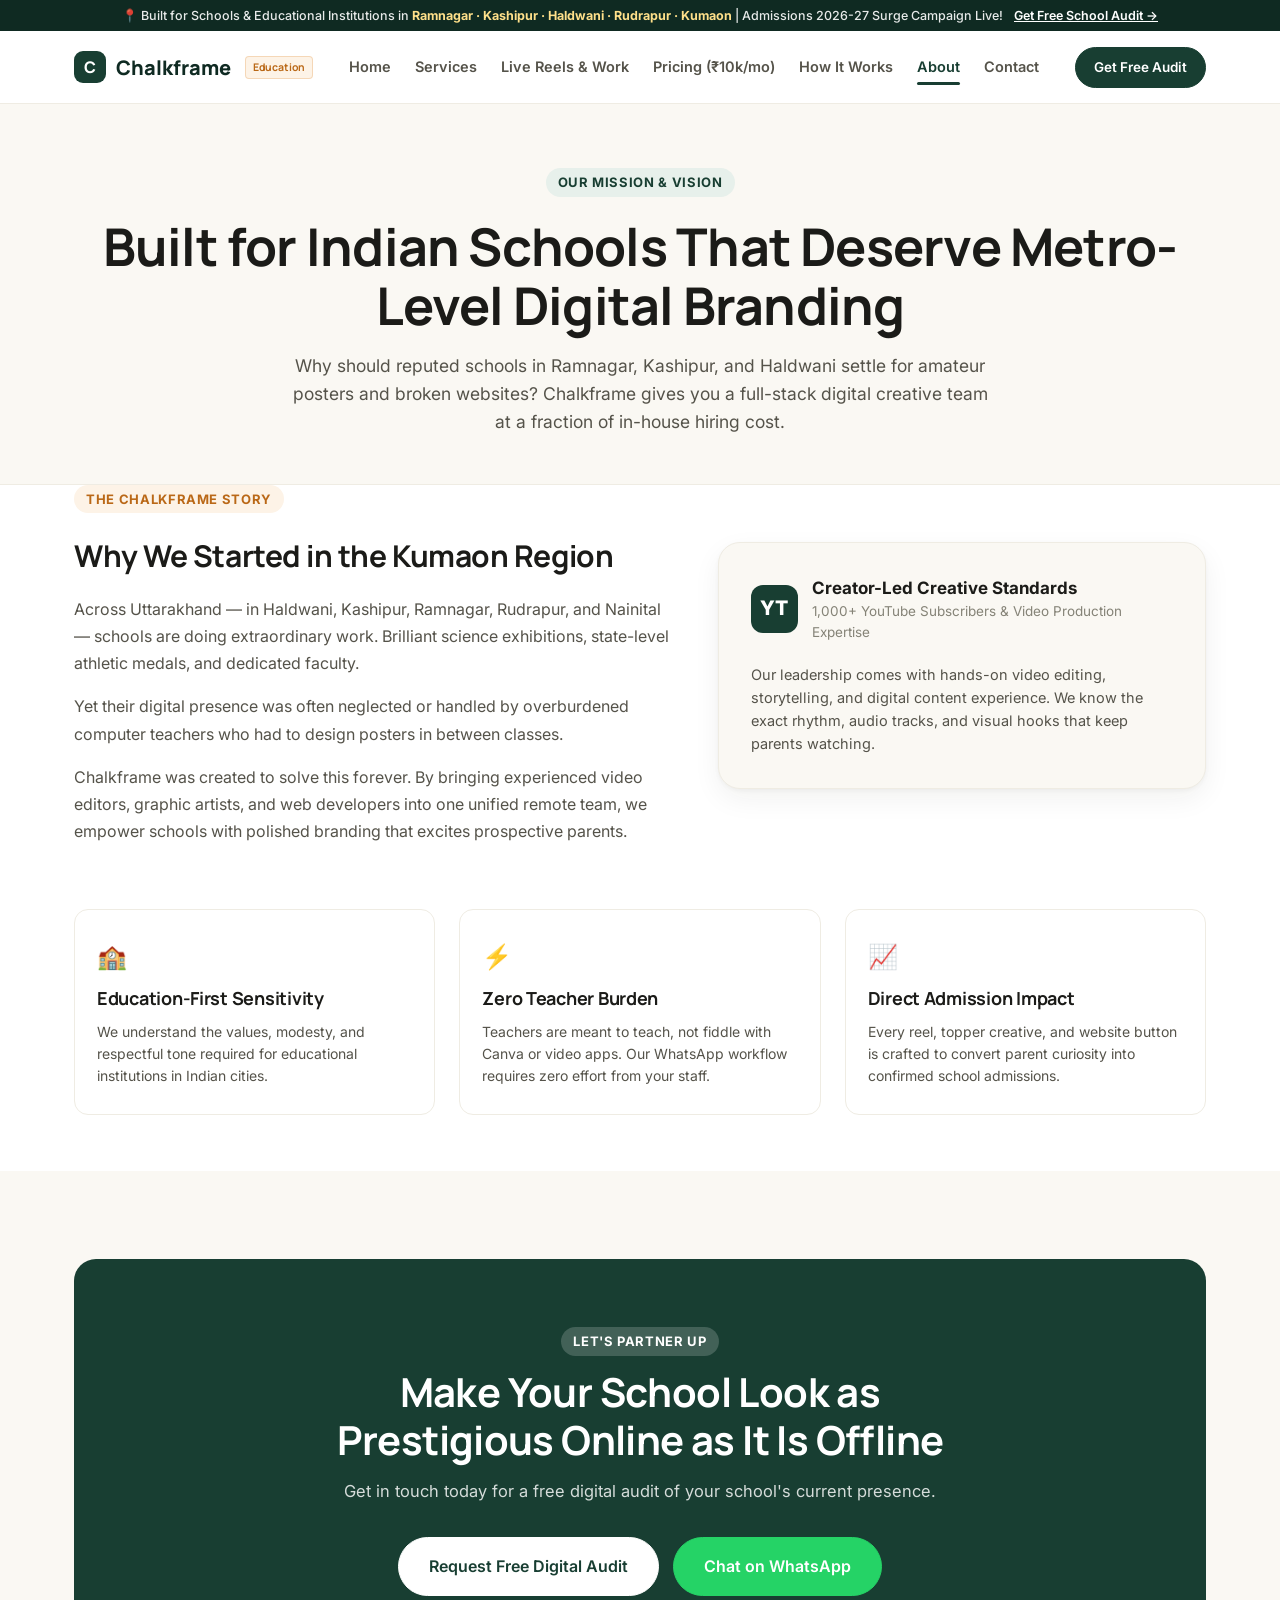
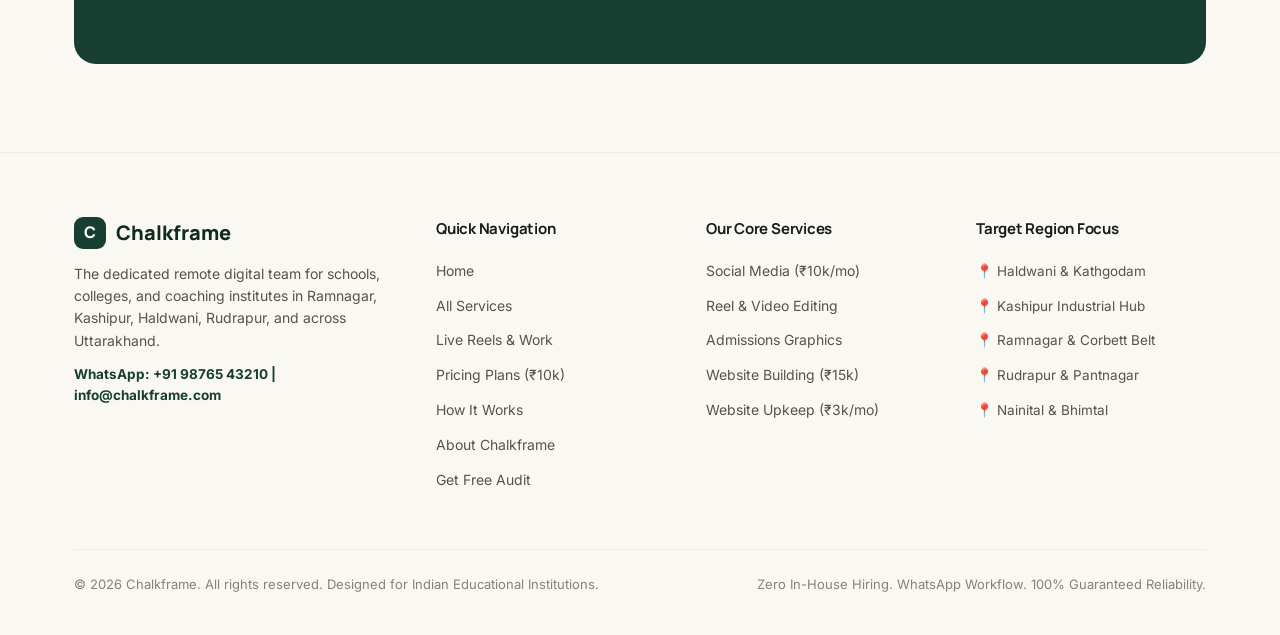
==== about.html @ 9a779501 "feat: complete multi-page website with real school reels, graphics, and pricing" ====
<!DOCTYPE html>
<html lang="en">
<head>
<meta charset="UTF-8">
<meta name="viewport" content="width=device-width, initial-scale=1.0">
<title>About Chalkframe — Remote Digital Agency for Indian Schools</title>
<meta name="description" content="Learn about Chalkframe's mission to provide world-class social media, reel editing, and website support to schools in Ramnagar, Kashipur, and Haldwani.">
<link rel="preconnect" href="https://fonts.googleapis.com">
<link rel="preconnect" href="https://fonts.gstatic.com" crossorigin>
<link href="https://fonts.googleapis.com/css2?family=Manrope:wght@500;600;700;800&family=Inter:wght@400;500;600;700&display=swap" rel="stylesheet">
<link rel="stylesheet" href="css/style.css">
</head>
<body>
<div class="top-bar">
  <span>📍 Built for Schools & Educational Institutions in <strong>Ramnagar · Kashipur · Haldwani · Rudrapur · Kumaon</strong> | Admissions 2026-27 Surge Campaign Live! <a href="contact.html">Get Free School Audit →</a></span>
</div>
<header>
  <nav class="wrap">
    <a href="index.html" class="brand">
      <span class="brand-mark">C</span>Chalkframe<span class="brand-tag">Education</span>
    </a>
    <div class="nav-links">
      <a href="index.html" class="">Home</a>
      <a href="services.html" class="">Services</a>
      <a href="portfolio.html" class="">Live Reels &amp; Work</a>
      <a href="pricing.html" class="">Pricing (₹10k/mo)</a>
      <a href="how-it-works.html" class="">How It Works</a>
      <a href="about.html" class="active">About</a>
      <a href="contact.html" class="">Contact</a>
    </div>
    <div class="nav-right">
      <a href="contact.html" class="btn btn-primary btn-sm">Get Free Audit</a>
      <button class="menu-btn" id="menuBtn" aria-label="Open menu"><span></span></button>
    </div>
  </nav>
  <div class="mobile-menu" id="mobileMenu">
    <a href="index.html" class="">Home</a>
    <a href="services.html" class="">Services</a>
    <a href="portfolio.html" class="">Live Reels &amp; Work</a>
    <a href="pricing.html" class="">Pricing (₹10k/mo)</a>
    <a href="how-it-works.html" class="">How It Works</a>
    <a href="about.html" class="active">About</a>
    <a href="contact.html" class="">Contact</a>
    <a href="contact.html" class="btn btn-primary">Get Free Audit</a>
  </div>
</header>
<div class="page-hero">
  <div class="wrap">
    <span class="eyebrow">Our Mission &amp; Vision</span>
    <h1>Built for Indian Schools That Deserve Metro-Level Digital Branding</h1>
    <p class="lead">Why should reputed schools in Ramnagar, Kashipur, and Haldwani settle for amateur posters and broken websites? Chalkframe gives you a full-stack digital creative team at a fraction of in-house hiring cost.</p>
  </div>
</div>

<main>
  <div class="wrap">
    <div style="display: grid; grid-template-columns: 1.1fr 0.9fr; gap: 48px; align-items: center; margin-bottom: 64px;">
      <div>
        <span class="eyebrow eyebrow-amber">The Chalkframe Story</span>
        <h2 style="font-size: 30px; margin: 8px 0 16px;">Why We Started in the Kumaon Region</h2>
        <p style="font-size: 16px; color: var(--ink-soft); line-height: 1.7; margin-bottom: 16px;">
          Across Uttarakhand — in Haldwani, Kashipur, Ramnagar, Rudrapur, and Nainital — schools are doing extraordinary work. Brilliant science exhibitions, state-level athletic medals, and dedicated faculty.
        </p>
        <p style="font-size: 16px; color: var(--ink-soft); line-height: 1.7; margin-bottom: 16px;">
          Yet their digital presence was often neglected or handled by overburdened computer teachers who had to design posters in between classes.
        </p>
        <p style="font-size: 16px; color: var(--ink-soft); line-height: 1.7;">
          Chalkframe was created to solve this forever. By bringing experienced video editors, graphic artists, and web developers into one unified remote team, we empower schools with polished branding that excites prospective parents.
        </p>
      </div>

      <div style="background: var(--paper-warm); border: 1px solid var(--border-soft); border-radius: var(--radius-l); padding: 32px; box-shadow: var(--shadow-card);">
        <div style="display: flex; align-items: center; gap: 14px; margin-bottom: 20px;">
          <div style="width: 48px; height: 48px; border-radius: 12px; background: var(--pine); color: #fff; display: flex; align-items: center; justify-content: center; font-size: 20px; font-weight: 800;">YT</div>
          <div>
            <div style="font-weight: 700; font-size: 17px;">Creator-Led Creative Standards</div>
            <div style="font-size: 13.5px; color: var(--ink-faint);">1,000+ YouTube Subscribers &amp; Video Production Expertise</div>
          </div>
        </div>
        <p style="font-size: 14.5px; color: var(--ink-soft); line-height: 1.6;">
          Our leadership comes with hands-on video editing, storytelling, and digital content experience. We know the exact rhythm, audio tracks, and visual hooks that keep parents watching.
        </p>
      </div>
    </div>

    <!-- 4 Pillar Principles -->
    <div style="display: grid; grid-template-columns: repeat(3, 1fr); gap: 24px; margin-bottom: 56px;">
      <div style="background: #fff; border: 1px solid var(--border-soft); border-radius: var(--radius-m); padding: 28px 22px;" class="reveal">
        <div style="font-size: 24px; margin-bottom: 10px;">🏫</div>
        <h4 style="font-size: 18px; margin-bottom: 8px;">Education-First Sensitivity</h4>
        <p style="font-size: 14px; color: var(--ink-soft); line-height: 1.55;">We understand the values, modesty, and respectful tone required for educational institutions in Indian cities.</p>
      </div>

      <div style="background: #fff; border: 1px solid var(--border-soft); border-radius: var(--radius-m); padding: 28px 22px;" class="reveal">
        <div style="font-size: 24px; margin-bottom: 10px;">⚡</div>
        <h4 style="font-size: 18px; margin-bottom: 8px;">Zero Teacher Burden</h4>
        <p style="font-size: 14px; color: var(--ink-soft); line-height: 1.55;">Teachers are meant to teach, not fiddle with Canva or video apps. Our WhatsApp workflow requires zero effort from your staff.</p>
      </div>

      <div style="background: #fff; border: 1px solid var(--border-soft); border-radius: var(--radius-m); padding: 28px 22px;" class="reveal">
        <div style="font-size: 24px; margin-bottom: 10px;">📈</div>
        <h4 style="font-size: 18px; margin-bottom: 8px;">Direct Admission Impact</h4>
        <p style="font-size: 14px; color: var(--ink-soft); line-height: 1.55;">Every reel, topper creative, and website button is crafted to convert parent curiosity into confirmed school admissions.</p>
      </div>
    </div>
  </div>

  <!-- AUDIT CTA BANNER -->
  <section class="bg-warm">
    <div class="wrap">
      <div class="cta-banner reveal">
        <span class="eyebrow eyebrow-white">Let's Partner Up</span>
        <h2>Make Your School Look as Prestigious Online as It Is Offline</h2>
        <p class="section-sub">Get in touch today for a free digital audit of your school's current presence.</p>
        <div class="cta-actions">
          <a href="contact.html" class="btn btn-white btn-lg">Request Free Digital Audit</a>
          <a href="https://wa.me/919876543210?text=Hello%20Chalkframe,%20we%20want%20to%20know%20more." class="btn btn-whatsapp btn-lg" target="_blank" rel="noopener">Chat on WhatsApp</a>
        </div>
      </div>
    </div>
  </section>
</main>

<footer>
  <div class="wrap">
    <div class="footer-grid">
      <div class="footer-col">
        <a href="index.html" class="brand" style="margin-bottom: 14px;">
          <span class="brand-mark">C</span>Chalkframe
        </a>
        <p style="font-size: 14px; color: var(--ink-soft); line-height: 1.6; margin-top: 10px;">
          The dedicated remote digital team for schools, colleges, and coaching institutes in Ramnagar, Kashipur, Haldwani, Rudrapur, and across Uttarakhand.
        </p>
        <p style="font-size: 13.5px; font-weight: 700; color: var(--pine); margin-top: 12px;">
          WhatsApp: +91 98765 43210 | info@chalkframe.com
        </p>
      </div>

      <div class="footer-col">
        <h4>Quick Navigation</h4>
        <ul class="footer-links-list">
          <li><a href="index.html">Home</a></li>
          <li><a href="services.html">All Services</a></li>
          <li><a href="portfolio.html">Live Reels &amp; Work</a></li>
          <li><a href="pricing.html">Pricing Plans (₹10k)</a></li>
          <li><a href="how-it-works.html">How It Works</a></li>
          <li><a href="about.html">About Chalkframe</a></li>
          <li><a href="contact.html">Get Free Audit</a></li>
        </ul>
      </div>

      <div class="footer-col">
        <h4>Our Core Services</h4>
        <ul class="footer-links-list">
          <li><a href="services.html#social">Social Media (₹10k/mo)</a></li>
          <li><a href="services.html#reels">Reel &amp; Video Editing</a></li>
          <li><a href="services.html#graphics">Admissions Graphics</a></li>
          <li><a href="services.html#website">Website Building (₹15k)</a></li>
          <li><a href="services.html#maintenance">Website Upkeep (₹3k/mo)</a></li>
        </ul>
      </div>

      <div class="footer-col">
        <h4>Target Region Focus</h4>
        <ul class="footer-links-list">
          <li><span style="font-size: 13.5px; color: var(--ink-soft);">📍 Haldwani &amp; Kathgodam</span></li>
          <li><span style="font-size: 13.5px; color: var(--ink-soft);">📍 Kashipur Industrial Hub</span></li>
          <li><span style="font-size: 13.5px; color: var(--ink-soft);">📍 Ramnagar &amp; Corbett Belt</span></li>
          <li><span style="font-size: 13.5px; color: var(--ink-soft);">📍 Rudrapur &amp; Pantnagar</span></li>
          <li><span style="font-size: 13.5px; color: var(--ink-soft);">📍 Nainital &amp; Bhimtal</span></li>
        </ul>
      </div>
    </div>

    <div class="footer-bottom">
      <div>© 2026 Chalkframe. All rights reserved. Designed for Indian Educational Institutions.</div>
      <div>Zero In-House Hiring. WhatsApp Workflow. 100% Guaranteed Reliability.</div>
    </div>
  </div>
</footer>

<div class="sticky-wa-bar">
  <a href="https://wa.me/919876543210?text=Hello%20Chalkframe,%20we%20want%20to%20know%20about%20your%20school%20social%20media%20and%20website%20services." class="btn btn-whatsapp btn-sm" target="_blank" rel="noopener">
    💬 WhatsApp Enquiry
  </a>
  <a href="contact.html" class="btn btn-primary btn-sm">
    ⚡ Free School Audit
  </a>
</div>

<script src="js/main.js"></script>
</body>
</html>
---- css/style.css ----
﻿:root {
  --ink: #1B1B18;
  --ink-soft: #55534A;
  --ink-faint: #858377;
  --paper: #FFFFFF;
  --paper-warm: #FAF8F3;
  --paper-deep: #F3EFE6;
  --border: #E4E0D5;
  --border-soft: #EFECE3;
  --pine: #183E32;
  --pine-dark: #0F2A22;
  --pine-light: #265949;
  --pine-tint: #E7F0EB;
  --marigold: #D9822B;
  --marigold-dark: #BA6817;
  --marigold-tint: #FDF3E7;
  --accent-red: #E04D38;
  --radius-s: 8px;
  --radius-m: 14px;
  --radius-l: 22px;
  --shadow-card: 0 2px 4px rgba(27, 27, 24, 0.04), 0 10px 28px rgba(27, 27, 24, 0.06);
  --shadow-hover: 0 16px 36px rgba(24, 62, 50, 0.12);
  --shadow-panel: 0 24px 64px rgba(15, 42, 34, 0.14);
  --max: 1180px;
}

* { box-sizing: border-box; }
html { scroll-behavior: smooth; }
body {
  margin: 0;
  font-family: 'Inter', -apple-system, BlinkMacSystemFont, 'Segoe UI', Roboto, sans-serif;
  color: var(--ink);
  background: var(--paper);
  -webkit-font-smoothing: antialiased;
  line-height: 1.55;
}

h1, h2, h3, h4, h5 {
  font-family: 'Manrope', sans-serif;
  font-weight: 700;
  margin: 0;
  letter-spacing: -0.015em;
  color: var(--ink);
}

p { margin: 0; }
a { color: inherit; text-decoration: none; }
img, svg, video { display: block; max-width: 100%; }
button { font-family: inherit; cursor: pointer; }
ul { margin: 0; padding: 0; list-style: none; }

.wrap {
  max-width: var(--max);
  margin: 0 auto;
  padding: 0 24px;
}

section { padding: 88px 0; }
@media (max-width: 768px) { section { padding: 56px 0; } }

.bg-warm { background: var(--paper-warm); }
.bg-deep { background: var(--paper-deep); }
.bg-pine { background: var(--pine); color: #fff; }
.bg-pine h1, .bg-pine h2, .bg-pine h3 { color: #fff; }

.eyebrow {
  font-size: 13px;
  color: var(--pine);
  font-weight: 700;
  text-transform: uppercase;
  letter-spacing: 0.05em;
  margin-bottom: 12px;
  display: inline-flex;
  align-items: center;
  gap: 8px;
  background: var(--pine-tint);
  padding: 4px 12px;
  border-radius: 999px;
}
.eyebrow.eyebrow-amber {
  color: var(--marigold-dark);
  background: var(--marigold-tint);
}
.eyebrow.eyebrow-white {
  color: #fff;
  background: rgba(255, 255, 255, 0.18);
}

h2.section-title {
  font-size: clamp(28px, 3.4vw, 42px);
  line-height: 1.18;
  max-width: 740px;
}

.section-sub {
  margin-top: 14px;
  font-size: 16.5px;
  color: var(--ink-soft);
  max-width: 620px;
  line-height: 1.65;
}

.section-head {
  display: flex;
  justify-content: space-between;
  align-items: flex-end;
  gap: 32px;
  margin-bottom: 48px;
}
.section-head.center {
  text-align: center;
  flex-direction: column;
  align-items: center;
}
.section-head.center h2, .section-head.center .section-sub {
  margin-left: auto;
  margin-right: auto;
}

@media (max-width: 768px) {
  .section-head { flex-direction: column; align-items: flex-start; gap: 16px; margin-bottom: 36px; }
}

/* Regional Location Tag */
.regional-badge {
  display: inline-flex;
  align-items: center;
  gap: 6px;
  background: #FFF3D6;
  border: 1px solid #F3DB9A;
  color: #8C5300;
  font-size: 12.5px;
  font-weight: 700;
  padding: 5px 12px;
  border-radius: 999px;
  margin-bottom: 16px;
}

/* Buttons */
.btn {
  display: inline-flex;
  align-items: center;
  justify-content: center;
  gap: 8px;
  padding: 13px 24px;
  border-radius: 999px;
  font-weight: 600;
  font-size: 15px;
  border: 1.5px solid transparent;
  transition: all .18s ease;
  white-space: nowrap;
  cursor: pointer;
}
.btn-primary {
  background: var(--pine);
  color: #fff;
  border-color: var(--pine);
}
.btn-primary:hover {
  background: var(--pine-dark);
  border-color: var(--pine-dark);
  transform: translateY(-1px);
  box-shadow: 0 4px 14px rgba(24, 62, 50, 0.25);
}
.btn-secondary {
  background: var(--marigold);
  color: #fff;
  border-color: var(--marigold);
}
.btn-secondary:hover {
  background: var(--marigold-dark);
  border-color: var(--marigold-dark);
  transform: translateY(-1px);
  box-shadow: 0 4px 14px rgba(217, 130, 43, 0.25);
}
.btn-ghost {
  background: transparent;
  color: var(--ink);
  border-color: var(--border);
}
.btn-ghost:hover {
  border-color: var(--ink);
  background: rgba(0, 0, 0, 0.02);
  transform: translateY(-1px);
}
.btn-white {
  background: #fff;
  color: var(--pine);
  border-color: #fff;
}
.btn-white:hover {
  background: var(--paper-warm);
  transform: translateY(-1px);
}
.btn-white-ghost {
  background: transparent;
  color: #fff;
  border-color: rgba(255, 255, 255, 0.35);
}
.btn-white-ghost:hover {
  border-color: #fff;
  background: rgba(255, 255, 255, 0.08);
}
.btn-whatsapp {
  background: #25D366;
  color: #fff;
  border-color: #25D366;
}
.btn-whatsapp:hover {
  background: #20BA5A;
  border-color: #20BA5A;
  transform: translateY(-1px);
}
.btn-sm { padding: 9px 18px; font-size: 13.5px; }
.btn-lg { padding: 16px 30px; font-size: 16px; }

/* ---------- HEADER & NAV ---------- */
header {
  position: sticky;
  top: 0;
  z-index: 100;
  background: rgba(255, 255, 255, 0.94);
  backdrop-filter: blur(12px);
  border-bottom: 1px solid var(--border-soft);
}
.top-bar {
  background: var(--pine-dark);
  color: rgba(255, 255, 255, 0.9);
  font-size: 12.5px;
  padding: 6px 0;
  text-align: center;
  font-weight: 500;
}
.top-bar strong { color: #FFE08A; }
.top-bar a { color: #fff; text-decoration: underline; margin-left: 8px; font-weight: 600; }

nav.wrap {
  display: flex;
  align-items: center;
  justify-content: space-between;
  height: 72px;
}
.brand {
  display: flex;
  align-items: center;
  gap: 10px;
  font-family: 'Manrope', sans-serif;
  font-weight: 800;
  font-size: 20px;
  color: var(--pine-dark);
}
.brand-mark {
  width: 32px;
  height: 32px;
  border-radius: 9px;
  background: var(--pine);
  position: relative;
  flex: none;
  display: flex;
  align-items: center;
  justify-content: center;
  color: #fff;
  font-size: 16px;
  font-weight: 800;
}
.brand-tag {
  font-size: 10.5px;
  font-weight: 700;
  background: var(--marigold-tint);
  color: var(--marigold-dark);
  padding: 2px 7px;
  border-radius: 4px;
  border: 1px solid rgba(217, 130, 43, 0.25);
  margin-left: 4px;
}

.nav-links {
  display: flex;
  gap: 24px;
  font-size: 14.5px;
  color: var(--ink-soft);
  font-weight: 600;
}
.nav-links a {
  position: relative;
  padding: 6px 0;
  transition: color .15s ease;
}
.nav-links a:hover, .nav-links a.active {
  color: var(--pine);
}
.nav-links a.active::after {
  content: "";
  position: absolute;
  bottom: 0;
  left: 0;
  right: 0;
  height: 2.5px;
  background: var(--pine);
  border-radius: 2px;
}
.nav-right {
  display: flex;
  align-items: center;
  gap: 14px;
}
.menu-btn {
  display: none;
  background: none;
  border: none;
  padding: 8px;
  cursor: pointer;
}
.menu-btn span, .menu-btn span::before, .menu-btn span::after {
  content: "";
  display: block;
  width: 22px;
  height: 2.2px;
  background: var(--ink);
  border-radius: 2px;
  position: relative;
  transition: all .2s ease;
}
.menu-btn span::before { position: absolute; top: -7px; }
.menu-btn span::after { position: absolute; top: 7px; }

@media (max-width: 940px) {
  .nav-links { display: none; }
  .nav-right .btn-primary { display: none; }
  .menu-btn { display: block; }
}

.mobile-menu {
  display: none;
  position: fixed;
  inset: 104px 0 0 0;
  background: var(--paper);
  z-index: 99;
  padding: 20px 24px 40px;
  overflow-y: auto;
  box-shadow: 0 20px 40px rgba(0, 0, 0, 0.1);
}
.mobile-menu.open { display: block; }
.mobile-menu a {
  display: block;
  padding: 14px 0;
  font-size: 18px;
  font-weight: 600;
  border-bottom: 1px solid var(--border-soft);
  color: var(--ink);
}
.mobile-menu a.active { color: var(--pine); font-weight: 700; }
.mobile-menu .btn { margin-top: 18px; width: 100%; }

/* Page Hero Banner */
.page-hero {
  padding: 64px 0 48px;
  background: var(--paper-warm);
  border-bottom: 1px solid var(--border-soft);
  text-align: center;
}
.page-hero h1 {
  font-size: clamp(32px, 4.5vw, 52px);
  line-height: 1.15;
  margin-top: 8px;
}
.page-hero p.lead {
  font-size: 17.5px;
  color: var(--ink-soft);
  max-width: 700px;
  margin: 16px auto 0;
  line-height: 1.6;
}

/* ---------- FOMO ALERT BAR ---------- */
.fomo-strip {
  background: linear-gradient(90deg, #FFF8E7 0%, #FFF2D6 100%);
  border: 1px solid #F5DEB0;
  border-radius: var(--radius-m);
  padding: 16px 20px;
  margin-bottom: 36px;
  display: flex;
  align-items: center;
  justify-content: space-between;
  gap: 16px;
  flex-wrap: wrap;
}
.fomo-content {
  display: flex;
  align-items: center;
  gap: 12px;
}
.fomo-pulse {
  width: 10px;
  height: 10px;
  border-radius: 50%;
  background: #E04D38;
  box-shadow: 0 0 0 0 rgba(224, 77, 56, 0.7);
  animation: pulse-fomo 1.8s infinite;
  flex: none;
}
@keyframes pulse-fomo {
  0% { transform: scale(0.95); box-shadow: 0 0 0 0 rgba(224, 77, 56, 0.7); }
  70% { transform: scale(1.1); box-shadow: 0 0 0 8px rgba(224, 77, 56, 0); }
  100% { transform: scale(0.95); box-shadow: 0 0 0 0 rgba(224, 77, 56, 0); }
}
.fomo-text {
  font-size: 14.5px;
  color: #5C3A00;
  font-weight: 600;
}
.fomo-text span {
  font-weight: 700;
  color: #A34E00;
}

/* ---------- PRICING CARDS (10k / 15k / 3k) ---------- */
.pricing-grid-3 {
  display: grid;
  grid-template-columns: repeat(3, 1fr);
  gap: 24px;
  margin-top: 24px;
  align-items: stretch;
}
@media (max-width: 960px) {
  .pricing-grid-3 { grid-template-columns: 1fr; max-width: 480px; margin-left: auto; margin-right: auto; }
}

.price-card {
  background: var(--paper);
  border: 1.5px solid var(--border-soft);
  border-radius: var(--radius-l);
  padding: 34px 28px;
  display: flex;
  flex-direction: column;
  position: relative;
  box-shadow: var(--shadow-card);
  transition: transform .2s ease, box-shadow .2s ease;
}
.price-card:hover {
  transform: translateY(-4px);
  box-shadow: var(--shadow-hover);
}
.price-card.featured {
  border-color: var(--pine);
  background: #FCFDFD;
  box-shadow: 0 14px 42px rgba(24, 62, 50, 0.12);
}
.price-tag-badge {
  position: absolute;
  top: -14px;
  left: 28px;
  background: var(--marigold);
  color: #fff;
  font-size: 12px;
  font-weight: 700;
  padding: 5px 14px;
  border-radius: 999px;
  letter-spacing: 0.03em;
  text-transform: uppercase;
}
.price-title {
  font-size: 22px;
  font-weight: 800;
  color: var(--ink);
}
.price-subtitle {
  font-size: 14px;
  color: var(--ink-soft);
  margin-top: 6px;
  min-height: 40px;
  line-height: 1.5;
}
.price-amount-box {
  margin: 22px 0 20px;
  padding-bottom: 20px;
  border-bottom: 1px solid var(--border-soft);
}
.price-num {
  font-family: 'Manrope', sans-serif;
  font-size: 40px;
  font-weight: 800;
  color: var(--pine-dark);
  display: flex;
  align-items: baseline;
  gap: 4px;
}
.price-num small {
  font-size: 14.5px;
  font-weight: 600;
  color: var(--ink-faint);
}
.price-gst {
  font-size: 12px;
  color: var(--ink-faint);
  margin-top: 4px;
}
.price-features {
  display: flex;
  flex-direction: column;
  gap: 12px;
  margin-bottom: 30px;
  flex-grow: 1;
}
.price-features li {
  display: flex;
  align-items: flex-start;
  gap: 10px;
  font-size: 14.5px;
  color: var(--ink);
  line-height: 1.45;
}
.price-features .check {
  color: var(--pine);
  flex: none;
  margin-top: 2px;
  font-weight: 700;
}

/* ---------- INSTAGRAM REELS & VIDEO PLAYER COMPONENT ---------- */
.reels-grid {
  display: grid;
  grid-template-columns: repeat(3, 1fr);
  gap: 24px;
}
@media (max-width: 920px) {
  .reels-grid { grid-template-columns: repeat(2, 1fr); }
}
@media (max-width: 600px) {
  .reels-grid { grid-template-columns: 1fr; max-width: 360px; margin: 0 auto; }
}

.reel-phone-frame {
  background: #000;
  border-radius: 28px;
  padding: 10px;
  box-shadow: 0 20px 48px rgba(0, 0, 0, 0.22);
  border: 3px solid #2B2A27;
  position: relative;
  overflow: hidden;
}
.reel-screen {
  position: relative;
  aspect-ratio: 9/16;
  border-radius: 20px;
  overflow: hidden;
  background: #111;
}
.reel-video {
  width: 100%;
  height: 100%;
  object-fit: cover;
  display: block;
}
.reel-overlay {
  position: absolute;
  inset: 0;
  background: linear-gradient(180deg, rgba(0,0,0,0.35) 0%, transparent 25%, transparent 50%, rgba(0,0,0,0.85) 100%);
  display: flex;
  flex-direction: column;
  justify-content: space-between;
  padding: 16px 14px;
  color: #fff;
  pointer-events: none;
}
.reel-top-bar {
  display: flex;
  align-items: center;
  justify-content: space-between;
  font-size: 13px;
  font-weight: 700;
}
.reel-school-tag {
  display: flex;
  align-items: center;
  gap: 7px;
  background: rgba(0,0,0,0.55);
  backdrop-filter: blur(8px);
  padding: 4px 10px;
  border-radius: 999px;
  font-size: 12px;
}
.school-avatar {
  width: 20px;
  height: 20px;
  border-radius: 50%;
  background: var(--marigold);
  color: #fff;
  font-size: 10px;
  font-weight: 800;
  display: flex;
  align-items: center;
  justify-content: center;
}
.reel-sound-icon {
  background: rgba(0,0,0,0.5);
  width: 28px;
  height: 28px;
  border-radius: 50%;
  display: flex;
  align-items: center;
  justify-content: center;
  pointer-events: auto;
  cursor: pointer;
}
.reel-center-play {
  position: absolute;
  top: 50%;
  left: 50%;
  transform: translate(-50%, -50%);
  width: 52px;
  height: 52px;
  border-radius: 50%;
  background: rgba(255, 255, 255, 0.28);
  backdrop-filter: blur(10px);
  display: flex;
  align-items: center;
  justify-content: center;
  color: #fff;
  border: 1px solid rgba(255, 255, 255, 0.4);
  transition: all .2s ease;
  pointer-events: auto;
  cursor: pointer;
}
.reel-center-play:hover {
  transform: translate(-50%, -50%) scale(1.1);
  background: rgba(255, 255, 255, 0.45);
}
.reel-bottom {
  display: flex;
  align-items: flex-end;
  justify-content: space-between;
  gap: 10px;
}
.reel-caption-side {
  max-width: 78%;
}
.reel-caption-side .school-name {
  font-weight: 700;
  font-size: 13px;
  display: flex;
  align-items: center;
  gap: 5px;
}
.reel-caption-side .verified-badge {
  color: #3897f0;
  font-size: 13px;
}
.reel-caption-side .reel-desc {
  font-size: 12px;
  line-height: 1.4;
  margin-top: 4px;
  opacity: 0.95;
}
.reel-tags {
  font-size: 11px;
  color: #E2E8F0;
  margin-top: 4px;
  font-weight: 500;
}
.reel-action-bar {
  display: flex;
  flex-direction: column;
  align-items: center;
  gap: 12px;
  pointer-events: auto;
}
.reel-action-btn {
  display: flex;
  flex-direction: column;
  align-items: center;
  gap: 3px;
  font-size: 11px;
  font-weight: 600;
  color: #fff;
  background: none;
  border: none;
  padding: 0;
}
.reel-action-btn svg { width: 22px; height: 22px; }

/* ---------- REAL GRAPHICS & POSTERS GALLERY ---------- */
.graphics-grid {
  display: grid;
  grid-template-columns: repeat(3, 1fr);
  gap: 24px;
}
@media (max-width: 900px) {
  .graphics-grid { grid-template-columns: repeat(2, 1fr); }
}
@media (max-width: 560px) {
  .graphics-grid { grid-template-columns: 1fr; }
}

.graphic-card {
  background: var(--paper);
  border-radius: var(--radius-m);
  overflow: hidden;
  border: 1px solid var(--border-soft);
  box-shadow: var(--shadow-card);
  transition: transform .2s ease, box-shadow .2s ease;
  display: flex;
  flex-direction: column;
}
.graphic-card:hover {
  transform: translateY(-4px);
  box-shadow: var(--shadow-hover);
}
.graphic-poster-wrap {
  aspect-ratio: 1/1;
  position: relative;
  overflow: hidden;
  background: #232220;
}
.graphic-img {
  width: 100%;
  height: 100%;
  object-fit: cover;
  transition: transform .3s ease;
}
.graphic-card:hover .graphic-img {
  transform: scale(1.03);
}
.graphic-badge-tag {
  position: absolute;
  top: 12px;
  left: 12px;
  background: rgba(24, 62, 50, 0.9);
  backdrop-filter: blur(6px);
  color: #fff;
  font-size: 11px;
  font-weight: 700;
  padding: 4px 10px;
  border-radius: 999px;
  letter-spacing: 0.02em;
}
.graphic-info {
  padding: 18px 20px;
  display: flex;
  flex-direction: column;
  gap: 6px;
}
.graphic-title {
  font-size: 16.5px;
  font-weight: 700;
  color: var(--ink);
}
.graphic-location {
  font-size: 13px;
  color: var(--marigold-dark);
  font-weight: 600;
}
.graphic-meta {
  font-size: 12.5px;
  color: var(--ink-faint);
}

/* ---------- SERVICES DETAILS ---------- */
.service-feature-row {
  display: grid;
  grid-template-columns: 1fr 1fr;
  gap: 48px;
  align-items: center;
  padding: 56px 0;
  border-bottom: 1px solid var(--border-soft);
}
.service-feature-row:last-child { border-bottom: none; }
.service-feature-row.reverse { direction: rtl; }
.service-feature-row.reverse > * { direction: ltr; }
@media (max-width: 860px) {
  .service-feature-row { grid-template-columns: 1fr; gap: 28px; padding: 40px 0; }
  .service-feature-row.reverse { direction: ltr; }
}

.service-badge-price {
  display: inline-flex;
  align-items: center;
  gap: 6px;
  background: var(--pine-tint);
  color: var(--pine);
  font-weight: 700;
  font-size: 14px;
  padding: 6px 14px;
  border-radius: 999px;
  margin-bottom: 14px;
}
.service-deliverables {
  margin: 20px 0 28px;
  display: grid;
  grid-template-columns: 1fr 1fr;
  gap: 12px;
}
@media (max-width: 500px) {
  .service-deliverables { grid-template-columns: 1fr; }
}
.service-deliverables li {
  display: flex;
  align-items: flex-start;
  gap: 8px;
  font-size: 14px;
  color: var(--ink);
}
.service-deliverables .check { color: var(--pine); font-weight: bold; }

/* ---------- COMPARISON & TRANSFORM STRIP ---------- */
.compare-container {
  display: grid;
  grid-template-columns: 1fr 1fr;
  gap: 24px;
  margin-top: 28px;
}
@media (max-width: 768px) {
  .compare-container { grid-template-columns: 1fr; }
}
.compare-box {
  border-radius: var(--radius-l);
  padding: 36px 30px;
  border: 1px solid var(--border-soft);
}
.compare-box.before {
  background: var(--paper-warm);
}
.compare-box.after {
  background: var(--pine);
  color: #fff;
  border-color: var(--pine);
}
.compare-box.after h3, .compare-box.after h4 { color: #fff; }
.compare-box ul li {
  display: flex;
  align-items: flex-start;
  gap: 12px;
  padding: 12px 0;
  border-top: 1px solid rgba(0, 0, 0, 0.06);
  font-size: 15px;
}
.compare-box.after ul li {
  border-top-color: rgba(255, 255, 255, 0.15);
}
.compare-box.after ul li:first-child { border-top: none; }

/* ---------- CASE STUDY / TRANSFORMATION BEFORE-AFTER ---------- */
.case-study-card {
  background: var(--paper);
  border-radius: var(--radius-l);
  border: 1px solid var(--border-soft);
  padding: 36px;
  box-shadow: var(--shadow-card);
  margin-top: 32px;
}
.case-metric-grid {
  display: grid;
  grid-template-columns: repeat(4, 1fr);
  gap: 16px;
  margin: 28px 0;
}
@media (max-width: 768px) {
  .case-metric-grid { grid-template-columns: 1fr 1fr; }
}
.metric-box {
  background: var(--paper-warm);
  border: 1px solid var(--border-soft);
  border-radius: var(--radius-m);
  padding: 18px 16px;
  text-align: center;
}
.metric-num {
  font-family: 'Manrope', sans-serif;
  font-size: 28px;
  font-weight: 800;
  color: var(--pine);
}
.metric-label {
  font-size: 12.5px;
  color: var(--ink-soft);
  margin-top: 4px;
  font-weight: 600;
}

/* ---------- FAQ ---------- */
.faq-list { max-width: 800px; margin: 0 auto; }
.faq-item {
  border-bottom: 1px solid var(--border-soft);
}
.faq-q {
  width: 100%;
  background: none;
  border: none;
  text-align: left;
  padding: 22px 4px;
  display: flex;
  justify-content: space-between;
  align-items: center;
  gap: 20px;
  font-family: 'Manrope', sans-serif;
  font-weight: 700;
  font-size: 17px;
  color: var(--ink);
  cursor: pointer;
}
.faq-q .plus {
  flex: none;
  color: var(--pine);
  font-size: 20px;
  transition: transform .2s ease;
}
.faq-item.open .plus { transform: rotate(45deg); }
.faq-a {
  max-height: 0;
  overflow: hidden;
  transition: max-height .25s ease;
}
.faq-a p {
  padding: 0 4px 22px;
  font-size: 15px;
  color: var(--ink-soft);
  line-height: 1.65;
}

/* ---------- CONTACT / AUDIT FORM ---------- */
.contact-layout {
  display: grid;
  grid-template-columns: 0.9fr 1.1fr;
  gap: 56px;
}
@media (max-width: 900px) {
  .contact-layout { grid-template-columns: 1fr; gap: 36px; }
}

form.audit-form {
  background: var(--paper-warm);
  border: 1px solid var(--border-soft);
  border-radius: var(--radius-l);
  padding: 34px;
  display: grid;
  gap: 18px;
  box-shadow: var(--shadow-card);
}
@media (max-width: 500px) {
  form.audit-form { padding: 22px 18px; }
}
.form-grid-2 {
  display: grid;
  grid-template-columns: 1fr 1fr;
  gap: 16px;
}
@media (max-width: 560px) {
  .form-grid-2 { grid-template-columns: 1fr; }
}
.form-field label {
  font-size: 13.5px;
  font-weight: 600;
  margin-bottom: 6px;
  display: block;
  color: var(--ink);
}
.form-field input, .form-field select, .form-field textarea {
  width: 100%;
  border: 1px solid var(--border);
  border-radius: var(--radius-s);
  padding: 12px 14px;
  font-family: inherit;
  font-size: 14.5px;
  background: #fff;
  color: var(--ink);
  transition: border-color .15s ease, box-shadow .15s ease;
}
.form-field input:focus, .form-field select:focus, .form-field textarea:focus {
  outline: none;
  border-color: var(--pine);
  box-shadow: 0 0 0 3px var(--pine-tint);
}
.service-pills {
  display: flex;
  flex-wrap: wrap;
  gap: 8px;
  margin-top: 4px;
}
.service-pill {
  border: 1px solid var(--border);
  border-radius: 999px;
  padding: 8px 14px;
  font-size: 13.5px;
  color: var(--ink-soft);
  cursor: pointer;
  background: #fff;
  user-select: none;
  transition: all .15s ease;
}
.service-pill.active {
  background: var(--pine);
  color: #fff;
  border-color: var(--pine);
}

/* Filter controls */
.filter-bar {
  display: flex;
  gap: 10px;
  flex-wrap: wrap;
  margin-bottom: 36px;
  justify-content: center;
}
.filter-btn {
  border: 1.5px solid var(--border);
  background: var(--paper);
  padding: 9px 20px;
  border-radius: 999px;
  font-size: 14px;
  font-weight: 600;
  color: var(--ink-soft);
  transition: all .15s ease;
}
.filter-btn.active {
  background: var(--pine);
  color: #fff;
  border-color: var(--pine);
}

/* ---------- FINAL CTA BANNER ---------- */
.cta-banner {
  background: var(--pine);
  color: #fff;
  border-radius: var(--radius-l);
  padding: 68px 48px;
  text-align: center;
}
@media (max-width: 640px) {
  .cta-banner { padding: 48px 24px; }
}
.cta-banner h2 {
  color: #fff;
  font-size: clamp(26px, 3.8vw, 40px);
  max-width: 680px;
  margin: 0 auto;
  line-height: 1.2;
}
.cta-banner .section-sub {
  color: rgba(255, 255, 255, 0.82);
  margin-left: auto;
  margin-right: auto;
}
.cta-actions {
  display: flex;
  justify-content: center;
  gap: 14px;
  margin-top: 32px;
  flex-wrap: wrap;
}

/* ---------- FOOTER ---------- */
footer {
  border-top: 1px solid var(--border-soft);
  background: var(--paper-warm);
  padding: 64px 0 40px;
}
.footer-grid {
  display: grid;
  grid-template-columns: 1.4fr 1fr 1fr 1fr;
  gap: 40px;
  margin-bottom: 48px;
}
@media (max-width: 880px) {
  .footer-grid { grid-template-columns: 1fr 1fr; gap: 32px; }
}
@media (max-width: 500px) {
  .footer-grid { grid-template-columns: 1fr; }
}
.footer-col h4 {
  font-size: 15px;
  font-weight: 700;
  margin-bottom: 18px;
  color: var(--ink);
}
.footer-links-list li {
  margin-bottom: 10px;
}
.footer-links-list a {
  font-size: 14px;
  color: var(--ink-soft);
  transition: color .15s ease;
}
.footer-links-list a:hover {
  color: var(--pine);
}
.footer-bottom {
  border-top: 1px solid var(--border-soft);
  padding-top: 24px;
  display: flex;
  justify-content: space-between;
  align-items: center;
  gap: 16px;
  flex-wrap: wrap;
  font-size: 13px;
  color: var(--ink-faint);
}

/* ---------- MOBILE STICKY BAR ---------- */
.sticky-wa-bar {
  display: none;
  position: fixed;
  bottom: 0;
  left: 0;
  right: 0;
  z-index: 95;
  background: #fff;
  border-top: 1px solid var(--border);
  padding: 10px 16px;
  padding-bottom: calc(10px + env(safe-area-inset-bottom));
  box-shadow: 0 -4px 16px rgba(0, 0, 0, 0.08);
}
@media (max-width: 768px) {
  .sticky-wa-bar { display: flex; gap: 10px; }
  .sticky-wa-bar .btn { flex: 1; }
  body { padding-bottom: 64px; }
}

/* Animations */
.reveal {
  opacity: 0;
  transform: translateY(16px);
  transition: opacity .5s ease, transform .5s ease;
}
.reveal.in {
  opacity: 1;
  transform: none;
}
@media (prefers-reduced-motion: reduce) {
  .reveal { opacity: 1; transform: none; transition: none; }
  html { scroll-behavior: auto; }
}
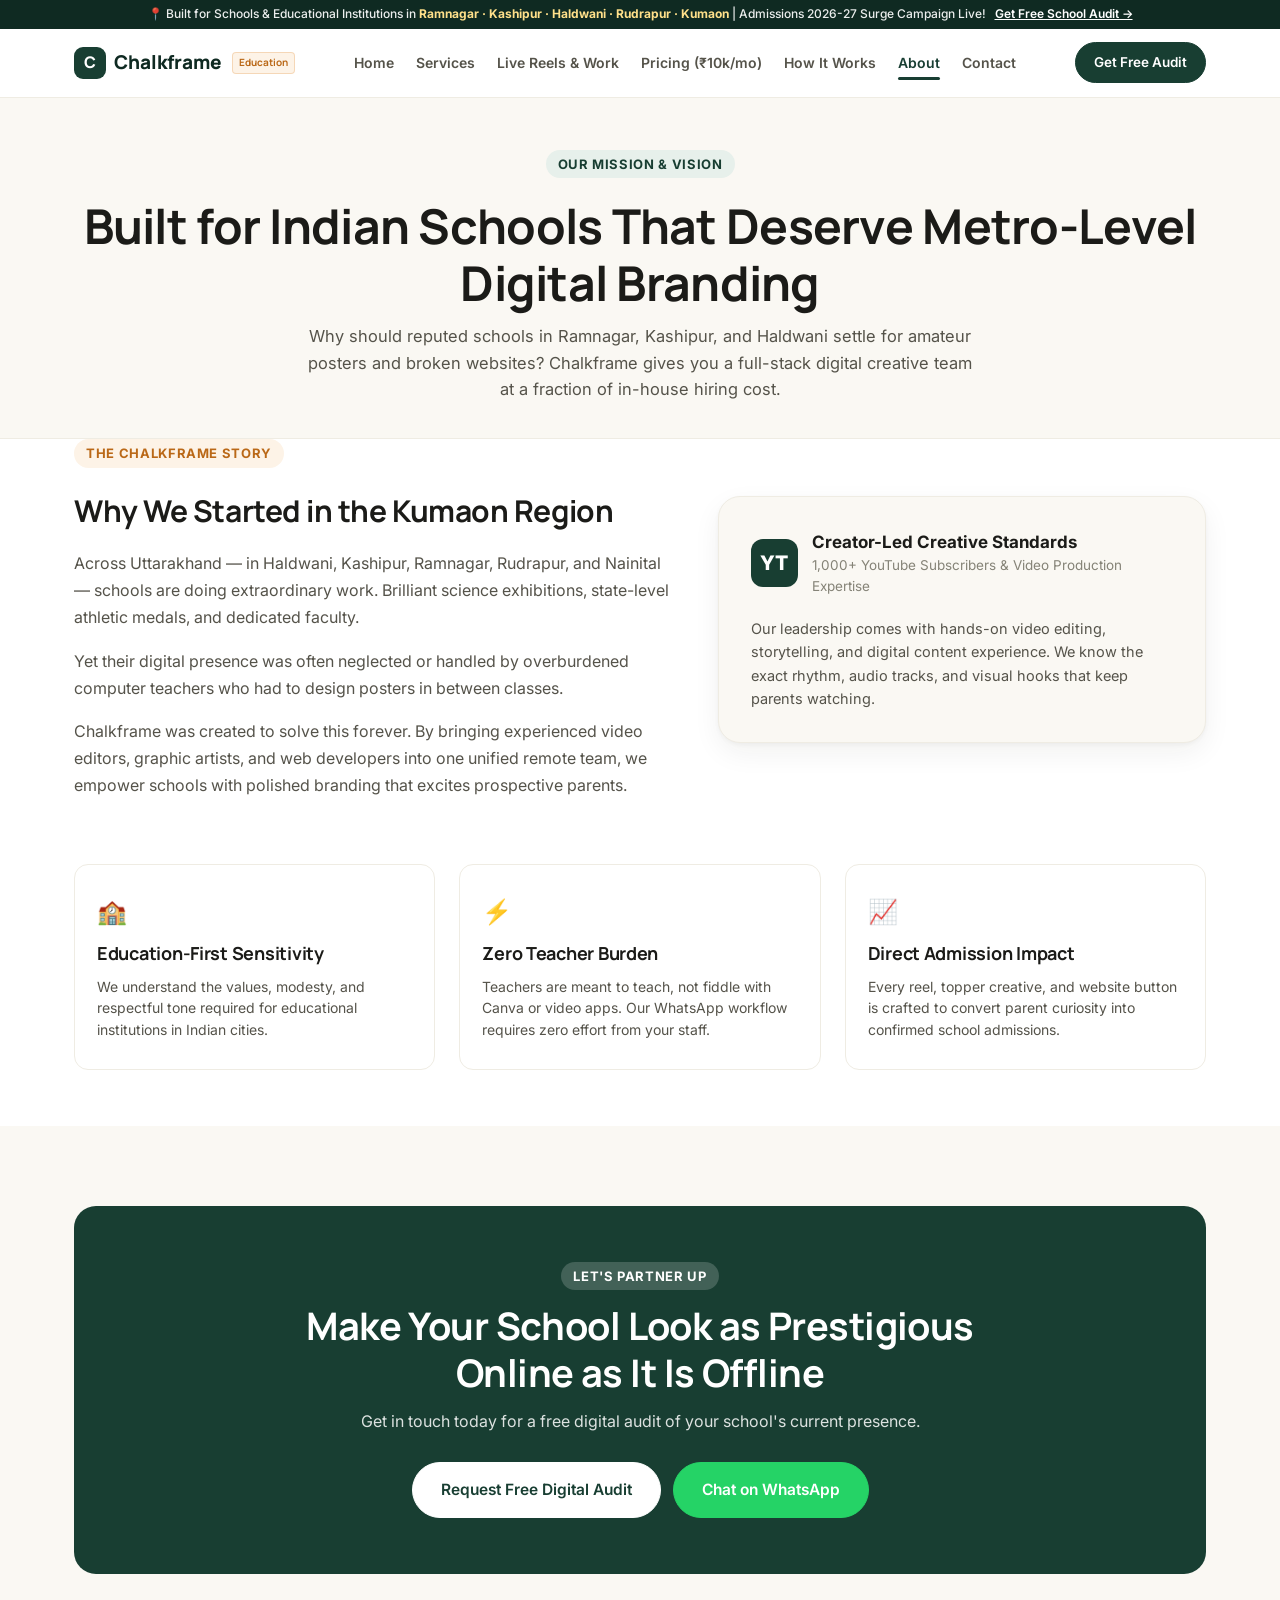
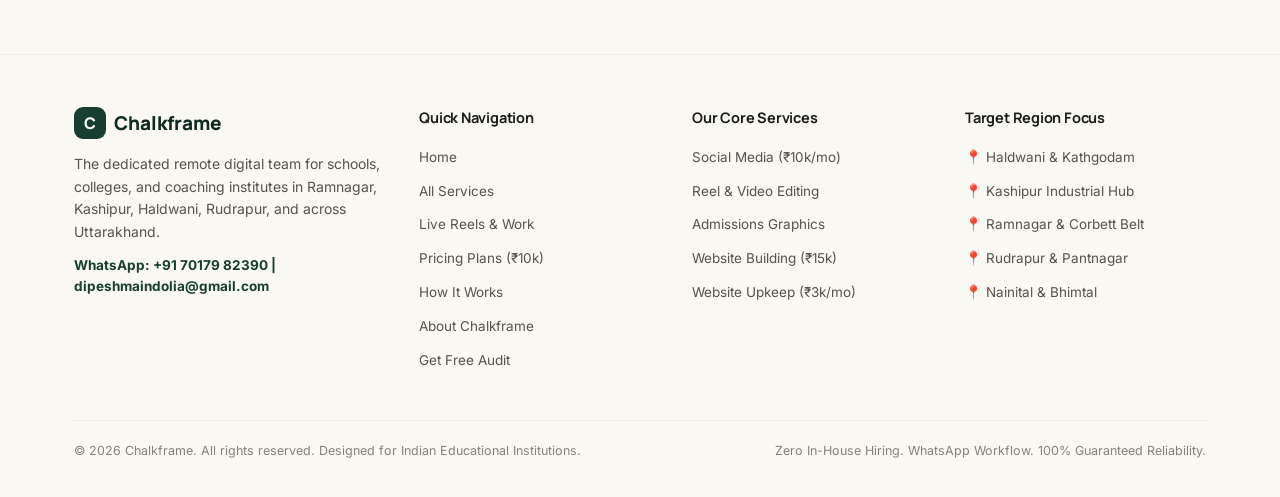
==== commit 1f75a622: "fix(contact): update phone number to +91 70179 82390 and email to dipeshmaindolia@gmail.com across a" ====
--- a/about.html
+++ b/about.html
@@ -14,7 +14,7 @@
 <div class="top-bar">
   <span>📍 Built for Schools & Educational Institutions in <strong>Ramnagar · Kashipur · Haldwani · Rudrapur · Kumaon</strong> | Admissions 2026-27 Surge Campaign Live! <a href="contact.html">Get Free School Audit →</a></span>
 </div>
-<header>
+<header id="siteHeader">
   <nav class="wrap">
     <a href="index.html" class="brand">
       <span class="brand-mark">C</span>Chalkframe<span class="brand-tag">Education</span>
@@ -30,20 +30,86 @@
     </div>
     <div class="nav-right">
       <a href="contact.html" class="btn btn-primary btn-sm">Get Free Audit</a>
-      <button class="menu-btn" id="menuBtn" aria-label="Open menu"><span></span></button>
+      <button class="menu-btn" id="menuBtn" aria-label="Toggle navigation menu" aria-expanded="false">
+        <span class="hamburger-icon"></span>
+      </button>
     </div>
   </nav>
-  <div class="mobile-menu" id="mobileMenu">
-    <a href="index.html" class="">Home</a>
-    <a href="services.html" class="">Services</a>
-    <a href="portfolio.html" class="">Live Reels &amp; Work</a>
-    <a href="pricing.html" class="">Pricing (₹10k/mo)</a>
-    <a href="how-it-works.html" class="">How It Works</a>
-    <a href="about.html" class="active">About</a>
-    <a href="contact.html" class="">Contact</a>
-    <a href="contact.html" class="btn btn-primary">Get Free Audit</a>
-  </div>
 </header>
+
+<!-- MOBILE NAVIGATION DRAWER (FULL-SCREEN, HIGH-CONTRAST & TOUCH-FRIENDLY) -->
+<div class="mobile-drawer" id="mobileMenu" aria-hidden="true">
+  <div class="mobile-drawer-header">
+    <a href="index.html" class="brand">
+      <span class="brand-mark">C</span>Chalkframe<span class="brand-tag">Menu</span>
+    </a>
+    <button class="close-menu-btn" id="closeMenuBtn" aria-label="Close navigation menu">
+      ✕ Close
+    </button>
+  </div>
+  <div class="mobile-drawer-content">
+    <div class="mobile-drawer-links">
+      <a href="index.html" class="mobile-nav-link ">
+        <span class="nav-icon">🏠</span>
+        <div class="nav-link-text">
+          <div class="nav-link-title">Home</div>
+          <div class="nav-link-sub">Overview, transformation &amp; highlights</div>
+        </div>
+      </a>
+      <a href="services.html" class="mobile-nav-link ">
+        <span class="nav-icon">⚡</span>
+        <div class="nav-link-text">
+          <div class="nav-link-title">All Services</div>
+          <div class="nav-link-sub">Social media, reels, graphics &amp; websites</div>
+        </div>
+      </a>
+      <a href="portfolio.html" class="mobile-nav-link ">
+        <span class="nav-icon">🎬</span>
+        <div class="nav-link-text">
+          <div class="nav-link-title">Live Reels &amp; Work</div>
+          <div class="nav-link-sub">Playable video reels &amp; poster designs</div>
+        </div>
+      </a>
+      <a href="pricing.html" class="mobile-nav-link ">
+        <span class="nav-icon">💰</span>
+        <div class="nav-link-text">
+          <div class="nav-link-title">Pricing Plans</div>
+          <div class="nav-link-sub">₹10k Social Media · ₹15k Website · ₹3k Maint.</div>
+        </div>
+      </a>
+      <a href="how-it-works.html" class="mobile-nav-link ">
+        <span class="nav-icon">🔄</span>
+        <div class="nav-link-text">
+          <div class="nav-link-title">How It Works</div>
+          <div class="nav-link-sub">Simple WhatsApp workflow &amp; turnaround SLAs</div>
+        </div>
+      </a>
+      <a href="about.html" class="mobile-nav-link active">
+        <span class="nav-icon">🏫</span>
+        <div class="nav-link-text">
+          <div class="nav-link-title">About Chalkframe</div>
+          <div class="nav-link-sub">Our mission for Kumaon &amp; Indian schools</div>
+        </div>
+      </a>
+      <a href="contact.html" class="mobile-nav-link ">
+        <span class="nav-icon">📞</span>
+        <div class="nav-link-text">
+          <div class="nav-link-title">Contact &amp; Free Audit</div>
+          <div class="nav-link-sub">Get your 5-point school digital report</div>
+        </div>
+      </a>
+    </div>
+
+    <div class="mobile-drawer-cta">
+      <a href="contact.html" class="btn btn-primary btn-lg" style="width: 100%; margin-bottom: 10px;">
+        ⚡ Get Free School Audit
+      </a>
+      <a href="https://wa.me/917017982390?text=Hello%20Chalkframe,%20we%20want%20to%20know%20about%20your%20school%20social%20media%20and%20website%20services." class="btn btn-whatsapp btn-lg" target="_blank" rel="noopener" style="width: 100%;">
+        💬 Chat on WhatsApp
+      </a>
+    </div>
+  </div>
+</div>
 <div class="page-hero">
   <div class="wrap">
     <span class="eyebrow">Our Mission &amp; Vision</span>
@@ -114,7 +180,7 @@
         <p class="section-sub">Get in touch today for a free digital audit of your school's current presence.</p>
         <div class="cta-actions">
           <a href="contact.html" class="btn btn-white btn-lg">Request Free Digital Audit</a>
-          <a href="https://wa.me/919876543210?text=Hello%20Chalkframe,%20we%20want%20to%20know%20more." class="btn btn-whatsapp btn-lg" target="_blank" rel="noopener">Chat on WhatsApp</a>
+          <a href="https://wa.me/917017982390?text=Hello%20Chalkframe,%20we%20want%20to%20know%20more." class="btn btn-whatsapp btn-lg" target="_blank" rel="noopener">Chat on WhatsApp</a>
         </div>
       </div>
     </div>
@@ -132,7 +198,7 @@
           The dedicated remote digital team for schools, colleges, and coaching institutes in Ramnagar, Kashipur, Haldwani, Rudrapur, and across Uttarakhand.
         </p>
         <p style="font-size: 13.5px; font-weight: 700; color: var(--pine); margin-top: 12px;">
-          WhatsApp: +91 98765 43210 | info@chalkframe.com
+          WhatsApp: +91 70179 82390 | dipeshmaindolia@gmail.com
         </p>
       </div>
 
@@ -180,7 +246,7 @@
 </footer>
 
 <div class="sticky-wa-bar">
-  <a href="https://wa.me/919876543210?text=Hello%20Chalkframe,%20we%20want%20to%20know%20about%20your%20school%20social%20media%20and%20website%20services." class="btn btn-whatsapp btn-sm" target="_blank" rel="noopener">
+  <a href="https://wa.me/917017982390?text=Hello%20Chalkframe,%20we%20want%20to%20know%20about%20your%20school%20social%20media%20and%20website%20services." class="btn btn-whatsapp btn-sm" target="_blank" rel="noopener">
     💬 WhatsApp Enquiry
   </a>
   <a href="contact.html" class="btn btn-primary btn-sm">
--- a/css/style.css
+++ b/css/style.css
@@ -24,10 +24,20 @@
   --max: 1180px;
 }
 
-* { box-sizing: border-box; }
-html { scroll-behavior: smooth; }
+*, *::before, *::after {
+  box-sizing: border-box;
+}
+
+html {
+  scroll-behavior: smooth;
+  -webkit-text-size-adjust: 100%;
+}
+
 body {
   margin: 0;
+  padding: 0;
+  width: 100%;
+  overflow-x: hidden;
   font-family: 'Inter', -apple-system, BlinkMacSystemFont, 'Segoe UI', Roboto, sans-serif;
   color: var(--ink);
   background: var(--paper);
@@ -44,19 +54,23 @@
 }
 
 p { margin: 0; }
-a { color: inherit; text-decoration: none; }
-img, svg, video { display: block; max-width: 100%; }
-button { font-family: inherit; cursor: pointer; }
+a { color: inherit; text-decoration: none; -webkit-tap-highlight-color: transparent; }
+img, svg, video { display: block; max-width: 100%; height: auto; }
+button { font-family: inherit; cursor: pointer; -webkit-tap-highlight-color: transparent; }
 ul { margin: 0; padding: 0; list-style: none; }
 
 .wrap {
   max-width: var(--max);
   margin: 0 auto;
   padding: 0 24px;
-}
-
-section { padding: 88px 0; }
-@media (max-width: 768px) { section { padding: 56px 0; } }
+  width: 100%;
+}
+@media (max-width: 600px) {
+  .wrap { padding: 0 16px; }
+}
+
+section { padding: 80px 0; }
+@media (max-width: 768px) { section { padding: 48px 0; } }
 
 .bg-warm { background: var(--paper-warm); }
 .bg-deep { background: var(--paper-deep); }
@@ -87,25 +101,28 @@
 }
 
 h2.section-title {
-  font-size: clamp(28px, 3.4vw, 42px);
-  line-height: 1.18;
+  font-size: clamp(24px, 3.8vw, 42px);
+  line-height: 1.2;
   max-width: 740px;
 }
 
 .section-sub {
-  margin-top: 14px;
-  font-size: 16.5px;
+  margin-top: 12px;
+  font-size: 16px;
   color: var(--ink-soft);
   max-width: 620px;
-  line-height: 1.65;
+  line-height: 1.6;
+}
+@media (max-width: 600px) {
+  .section-sub { font-size: 15px; }
 }
 
 .section-head {
   display: flex;
   justify-content: space-between;
   align-items: flex-end;
-  gap: 32px;
-  margin-bottom: 48px;
+  gap: 24px;
+  margin-bottom: 40px;
 }
 .section-head.center {
   text-align: center;
@@ -118,7 +135,8 @@
 }
 
 @media (max-width: 768px) {
-  .section-head { flex-direction: column; align-items: flex-start; gap: 16px; margin-bottom: 36px; }
+  .section-head { flex-direction: column; align-items: flex-start; gap: 14px; margin-bottom: 28px; }
+  .section-head.center { align-items: center; text-align: center; }
 }
 
 /* Regional Location Tag */
@@ -133,7 +151,12 @@
   font-weight: 700;
   padding: 5px 12px;
   border-radius: 999px;
-  margin-bottom: 16px;
+  margin-bottom: 14px;
+  text-align: center;
+  line-height: 1.35;
+}
+@media (max-width: 600px) {
+  .regional-badge { font-size: 11.5px; padding: 4px 10px; }
 }
 
 /* Buttons */
@@ -150,13 +173,14 @@
   transition: all .18s ease;
   white-space: nowrap;
   cursor: pointer;
+  touch-action: manipulation;
 }
 .btn-primary {
   background: var(--pine);
   color: #fff;
   border-color: var(--pine);
 }
-.btn-primary:hover {
+.btn-primary:hover, .btn-primary:active {
   background: var(--pine-dark);
   border-color: var(--pine-dark);
   transform: translateY(-1px);
@@ -167,86 +191,78 @@
   color: #fff;
   border-color: var(--marigold);
 }
-.btn-secondary:hover {
+.btn-secondary:hover, .btn-secondary:active {
   background: var(--marigold-dark);
   border-color: var(--marigold-dark);
   transform: translateY(-1px);
-  box-shadow: 0 4px 14px rgba(217, 130, 43, 0.25);
 }
 .btn-ghost {
   background: transparent;
   color: var(--ink);
   border-color: var(--border);
 }
-.btn-ghost:hover {
+.btn-ghost:hover, .btn-ghost:active {
   border-color: var(--ink);
   background: rgba(0, 0, 0, 0.02);
-  transform: translateY(-1px);
 }
 .btn-white {
   background: #fff;
   color: var(--pine);
   border-color: #fff;
 }
-.btn-white:hover {
+.btn-white:hover, .btn-white:active {
   background: var(--paper-warm);
-  transform: translateY(-1px);
-}
-.btn-white-ghost {
-  background: transparent;
-  color: #fff;
-  border-color: rgba(255, 255, 255, 0.35);
-}
-.btn-white-ghost:hover {
-  border-color: #fff;
-  background: rgba(255, 255, 255, 0.08);
 }
 .btn-whatsapp {
   background: #25D366;
   color: #fff;
   border-color: #25D366;
 }
-.btn-whatsapp:hover {
+.btn-whatsapp:hover, .btn-whatsapp:active {
   background: #20BA5A;
   border-color: #20BA5A;
-  transform: translateY(-1px);
 }
 .btn-sm { padding: 9px 18px; font-size: 13.5px; }
-.btn-lg { padding: 16px 30px; font-size: 16px; }
-
-/* ---------- HEADER & NAV ---------- */
+.btn-lg { padding: 15px 28px; font-size: 15.5px; }
+
+@media (max-width: 500px) {
+  .btn-lg { width: 100%; padding: 14px 20px; font-size: 15px; }
+}
+
+/* ---------- HEADER & TOP BAR ---------- */
 header {
   position: sticky;
   top: 0;
   z-index: 100;
-  background: rgba(255, 255, 255, 0.94);
+  background: rgba(255, 255, 255, 0.98);
   backdrop-filter: blur(12px);
-  border-bottom: 1px solid var(--border-soft);
+  border-bottom: 1.5px solid var(--border-soft);
 }
 .top-bar {
   background: var(--pine-dark);
-  color: rgba(255, 255, 255, 0.9);
-  font-size: 12.5px;
-  padding: 6px 0;
+  color: rgba(255, 255, 255, 0.92);
+  font-size: 12px;
+  padding: 6px 12px;
   text-align: center;
   font-weight: 500;
+  line-height: 1.4;
 }
 .top-bar strong { color: #FFE08A; }
-.top-bar a { color: #fff; text-decoration: underline; margin-left: 8px; font-weight: 600; }
+.top-bar a { color: #fff; text-decoration: underline; margin-left: 6px; font-weight: 600; white-space: nowrap; }
 
 nav.wrap {
   display: flex;
   align-items: center;
   justify-content: space-between;
-  height: 72px;
+  height: 68px;
 }
 .brand {
   display: flex;
   align-items: center;
-  gap: 10px;
+  gap: 8px;
   font-family: 'Manrope', sans-serif;
   font-weight: 800;
-  font-size: 20px;
+  font-size: 19px;
   color: var(--pine-dark);
 }
 .brand-mark {
@@ -254,30 +270,29 @@
   height: 32px;
   border-radius: 9px;
   background: var(--pine);
-  position: relative;
-  flex: none;
   display: flex;
   align-items: center;
   justify-content: center;
   color: #fff;
   font-size: 16px;
   font-weight: 800;
+  flex: none;
 }
 .brand-tag {
-  font-size: 10.5px;
+  font-size: 10px;
   font-weight: 700;
   background: var(--marigold-tint);
   color: var(--marigold-dark);
-  padding: 2px 7px;
+  padding: 2px 6px;
   border-radius: 4px;
   border: 1px solid rgba(217, 130, 43, 0.25);
-  margin-left: 4px;
+  margin-left: 2px;
 }
 
 .nav-links {
   display: flex;
-  gap: 24px;
-  font-size: 14.5px;
+  gap: 22px;
+  font-size: 14px;
   color: var(--ink-soft);
   font-weight: 600;
 }
@@ -302,74 +317,187 @@
 .nav-right {
   display: flex;
   align-items: center;
-  gap: 14px;
-}
+  gap: 12px;
+}
+
+/* Hamburger button */
 .menu-btn {
   display: none;
-  background: none;
-  border: none;
-  padding: 8px;
+  background: var(--paper-warm);
+  border: 1px solid var(--border);
+  border-radius: 8px;
+  padding: 8px 12px;
   cursor: pointer;
-}
-.menu-btn span, .menu-btn span::before, .menu-btn span::after {
-  content: "";
+  align-items: center;
+  justify-content: center;
+  min-height: 40px;
+  min-width: 44px;
+}
+.hamburger-icon {
   display: block;
-  width: 22px;
-  height: 2.2px;
+  width: 20px;
+  height: 2px;
   background: var(--ink);
-  border-radius: 2px;
   position: relative;
   transition: all .2s ease;
 }
-.menu-btn span::before { position: absolute; top: -7px; }
-.menu-btn span::after { position: absolute; top: 7px; }
-
-@media (max-width: 940px) {
+.hamburger-icon::before, .hamburger-icon::after {
+  content: "";
+  position: absolute;
+  left: 0;
+  width: 20px;
+  height: 2px;
+  background: var(--ink);
+  transition: all .2s ease;
+}
+.hamburger-icon::before { top: -6px; }
+.hamburger-icon::after { top: 6px; }
+
+@media (max-width: 960px) {
   .nav-links { display: none; }
   .nav-right .btn-primary { display: none; }
-  .menu-btn { display: block; }
-}
-
-.mobile-menu {
-  display: none;
+  .menu-btn { display: flex; }
+}
+
+/* ---------- FULL-SCREEN HIGH-CONTRAST MOBILE DRAWER ---------- */
+.mobile-drawer {
   position: fixed;
-  inset: 104px 0 0 0;
-  background: var(--paper);
-  z-index: 99;
-  padding: 20px 24px 40px;
+  inset: 0;
+  z-index: 99999;
+  background: #FFFFFF;
+  display: flex;
+  flex-direction: column;
+  opacity: 0;
+  visibility: hidden;
+  transform: translateY(-8px);
+  transition: opacity 0.22s ease, transform 0.22s ease, visibility 0.22s;
+}
+.mobile-drawer.open {
+  opacity: 1;
+  visibility: visible;
+  transform: translateY(0);
+}
+
+.mobile-drawer-header {
+  display: flex;
+  align-items: center;
+  justify-content: space-between;
+  padding: 14px 18px;
+  border-bottom: 1.5px solid var(--border-soft);
+  background: #FFFFFF;
+  flex: none;
+}
+
+.close-menu-btn {
+  background: var(--paper-warm);
+  border: 1px solid var(--border);
+  border-radius: 999px;
+  padding: 8px 16px;
+  font-size: 13.5px;
+  font-weight: 700;
+  color: var(--pine-dark);
+  display: flex;
+  align-items: center;
+  gap: 6px;
+  cursor: pointer;
+  touch-action: manipulation;
+}
+.close-menu-btn:hover, .close-menu-btn:active {
+  background: var(--pine-tint);
+  color: var(--pine);
+}
+
+.mobile-drawer-content {
+  flex: 1;
   overflow-y: auto;
-  box-shadow: 0 20px 40px rgba(0, 0, 0, 0.1);
-}
-.mobile-menu.open { display: block; }
-.mobile-menu a {
-  display: block;
-  padding: 14px 0;
-  font-size: 18px;
-  font-weight: 600;
-  border-bottom: 1px solid var(--border-soft);
+  -webkit-overflow-scrolling: touch;
+  padding: 16px 18px 40px;
+  display: flex;
+  flex-direction: column;
+  justify-content: space-between;
+  gap: 20px;
+}
+
+.mobile-drawer-links {
+  display: flex;
+  flex-direction: column;
+  gap: 9px;
+}
+
+.mobile-nav-link {
+  display: flex;
+  align-items: center;
+  gap: 12px;
+  padding: 12px 14px;
+  border-radius: var(--radius-m);
+  background: var(--paper-warm);
+  border: 1px solid var(--border-soft);
+  transition: all 0.15s ease;
+  touch-action: manipulation;
+}
+.mobile-nav-link:active, .mobile-nav-link.active {
+  background: var(--pine-tint);
+  border-color: var(--pine);
+}
+.mobile-nav-link.active .nav-link-title {
+  color: var(--pine);
+  font-weight: 800;
+}
+
+.nav-icon {
+  font-size: 20px;
+  flex: none;
+  width: 32px;
+  height: 32px;
+  display: flex;
+  align-items: center;
+  justify-content: center;
+  background: #fff;
+  border-radius: 8px;
+  border: 1px solid var(--border-soft);
+}
+
+.nav-link-title {
+  font-size: 15.5px;
+  font-weight: 700;
   color: var(--ink);
-}
-.mobile-menu a.active { color: var(--pine); font-weight: 700; }
-.mobile-menu .btn { margin-top: 18px; width: 100%; }
+  font-family: 'Manrope', sans-serif;
+}
+
+.nav-link-sub {
+  font-size: 12px;
+  color: var(--ink-soft);
+  margin-top: 1px;
+}
+
+.mobile-drawer-cta {
+  margin-top: auto;
+  padding-top: 16px;
+  border-top: 1px solid var(--border-soft);
+}
 
 /* Page Hero Banner */
 .page-hero {
-  padding: 64px 0 48px;
+  padding: 52px 0 36px;
   background: var(--paper-warm);
   border-bottom: 1px solid var(--border-soft);
   text-align: center;
 }
 .page-hero h1 {
-  font-size: clamp(32px, 4.5vw, 52px);
-  line-height: 1.15;
+  font-size: clamp(26px, 5vw, 48px);
+  line-height: 1.18;
   margin-top: 8px;
 }
 .page-hero p.lead {
-  font-size: 17.5px;
+  font-size: 16.5px;
   color: var(--ink-soft);
-  max-width: 700px;
-  margin: 16px auto 0;
+  max-width: 680px;
+  margin: 12px auto 0;
   line-height: 1.6;
+}
+@media (max-width: 600px) {
+  .page-hero { padding: 36px 0 28px; }
+  .page-hero p.lead { font-size: 15px; }
 }
 
 /* ---------- FOMO ALERT BAR ---------- */
@@ -377,27 +505,31 @@
   background: linear-gradient(90deg, #FFF8E7 0%, #FFF2D6 100%);
   border: 1px solid #F5DEB0;
   border-radius: var(--radius-m);
-  padding: 16px 20px;
-  margin-bottom: 36px;
+  padding: 14px 18px;
+  margin-bottom: 32px;
   display: flex;
   align-items: center;
   justify-content: space-between;
-  gap: 16px;
-  flex-wrap: wrap;
+  gap: 14px;
+}
+@media (max-width: 768px) {
+  .fomo-strip { flex-direction: column; align-items: flex-start; gap: 12px; }
+  .fomo-strip .btn { width: 100%; }
 }
 .fomo-content {
   display: flex;
-  align-items: center;
-  gap: 12px;
+  align-items: flex-start;
+  gap: 10px;
 }
 .fomo-pulse {
-  width: 10px;
-  height: 10px;
+  width: 9px;
+  height: 9px;
   border-radius: 50%;
   background: #E04D38;
   box-shadow: 0 0 0 0 rgba(224, 77, 56, 0.7);
   animation: pulse-fomo 1.8s infinite;
   flex: none;
+  margin-top: 6px;
 }
 @keyframes pulse-fomo {
   0% { transform: scale(0.95); box-shadow: 0 0 0 0 rgba(224, 77, 56, 0.7); }
@@ -405,9 +537,10 @@
   100% { transform: scale(0.95); box-shadow: 0 0 0 0 rgba(224, 77, 56, 0); }
 }
 .fomo-text {
-  font-size: 14.5px;
+  font-size: 14px;
   color: #5C3A00;
   font-weight: 600;
+  line-height: 1.45;
 }
 .fomo-text span {
   font-weight: 700;
@@ -418,7 +551,7 @@
 .pricing-grid-3 {
   display: grid;
   grid-template-columns: repeat(3, 1fr);
-  gap: 24px;
+  gap: 22px;
   margin-top: 24px;
   align-items: stretch;
 }
@@ -430,7 +563,7 @@
   background: var(--paper);
   border: 1.5px solid var(--border-soft);
   border-radius: var(--radius-l);
-  padding: 34px 28px;
+  padding: 30px 24px;
   display: flex;
   flex-direction: column;
   position: relative;
@@ -438,47 +571,47 @@
   transition: transform .2s ease, box-shadow .2s ease;
 }
 .price-card:hover {
-  transform: translateY(-4px);
+  transform: translateY(-3px);
   box-shadow: var(--shadow-hover);
 }
 .price-card.featured {
   border-color: var(--pine);
   background: #FCFDFD;
-  box-shadow: 0 14px 42px rgba(24, 62, 50, 0.12);
+  box-shadow: 0 12px 36px rgba(24, 62, 50, 0.12);
 }
 .price-tag-badge {
   position: absolute;
-  top: -14px;
-  left: 28px;
+  top: -13px;
+  left: 24px;
   background: var(--marigold);
   color: #fff;
-  font-size: 12px;
-  font-weight: 700;
-  padding: 5px 14px;
+  font-size: 11.5px;
+  font-weight: 700;
+  padding: 4px 12px;
   border-radius: 999px;
   letter-spacing: 0.03em;
   text-transform: uppercase;
 }
 .price-title {
-  font-size: 22px;
+  font-size: 21px;
   font-weight: 800;
   color: var(--ink);
 }
 .price-subtitle {
-  font-size: 14px;
+  font-size: 13.5px;
   color: var(--ink-soft);
   margin-top: 6px;
-  min-height: 40px;
-  line-height: 1.5;
+  min-height: 38px;
+  line-height: 1.45;
 }
 .price-amount-box {
-  margin: 22px 0 20px;
-  padding-bottom: 20px;
+  margin: 18px 0 18px;
+  padding-bottom: 16px;
   border-bottom: 1px solid var(--border-soft);
 }
 .price-num {
   font-family: 'Manrope', sans-serif;
-  font-size: 40px;
+  font-size: 36px;
   font-weight: 800;
   color: var(--pine-dark);
   display: flex;
@@ -486,29 +619,29 @@
   gap: 4px;
 }
 .price-num small {
-  font-size: 14.5px;
+  font-size: 14px;
   font-weight: 600;
   color: var(--ink-faint);
 }
 .price-gst {
-  font-size: 12px;
+  font-size: 11.5px;
   color: var(--ink-faint);
   margin-top: 4px;
 }
 .price-features {
   display: flex;
   flex-direction: column;
-  gap: 12px;
-  margin-bottom: 30px;
+  gap: 11px;
+  margin-bottom: 26px;
   flex-grow: 1;
 }
 .price-features li {
   display: flex;
   align-items: flex-start;
-  gap: 10px;
-  font-size: 14.5px;
+  gap: 8px;
+  font-size: 14px;
   color: var(--ink);
-  line-height: 1.45;
+  line-height: 1.4;
 }
 .price-features .check {
   color: var(--pine);
@@ -521,20 +654,20 @@
 .reels-grid {
   display: grid;
   grid-template-columns: repeat(3, 1fr);
-  gap: 24px;
+  gap: 22px;
 }
 @media (max-width: 920px) {
   .reels-grid { grid-template-columns: repeat(2, 1fr); }
 }
 @media (max-width: 600px) {
-  .reels-grid { grid-template-columns: 1fr; max-width: 360px; margin: 0 auto; }
+  .reels-grid { grid-template-columns: 1fr; max-width: 330px; margin: 0 auto; }
 }
 
 .reel-phone-frame {
   background: #000;
-  border-radius: 28px;
-  padding: 10px;
-  box-shadow: 0 20px 48px rgba(0, 0, 0, 0.22);
+  border-radius: 26px;
+  padding: 8px;
+  box-shadow: 0 16px 40px rgba(0, 0, 0, 0.2);
   border: 3px solid #2B2A27;
   position: relative;
   overflow: hidden;
@@ -542,9 +675,10 @@
 .reel-screen {
   position: relative;
   aspect-ratio: 9/16;
-  border-radius: 20px;
+  border-radius: 18px;
   overflow: hidden;
   background: #111;
+  cursor: pointer;
 }
 .reel-video {
   width: 100%;
@@ -555,11 +689,11 @@
 .reel-overlay {
   position: absolute;
   inset: 0;
-  background: linear-gradient(180deg, rgba(0,0,0,0.35) 0%, transparent 25%, transparent 50%, rgba(0,0,0,0.85) 100%);
+  background: linear-gradient(180deg, rgba(0,0,0,0.35) 0%, transparent 25%, transparent 50%, rgba(0,0,0,0.88) 100%);
   display: flex;
   flex-direction: column;
   justify-content: space-between;
-  padding: 16px 14px;
+  padding: 14px 12px;
   color: #fff;
   pointer-events: none;
 }
@@ -567,95 +701,96 @@
   display: flex;
   align-items: center;
   justify-content: space-between;
-  font-size: 13px;
+  font-size: 12px;
   font-weight: 700;
 }
 .reel-school-tag {
   display: flex;
   align-items: center;
-  gap: 7px;
-  background: rgba(0,0,0,0.55);
+  gap: 6px;
+  background: rgba(0,0,0,0.6);
   backdrop-filter: blur(8px);
-  padding: 4px 10px;
+  padding: 4px 9px;
   border-radius: 999px;
-  font-size: 12px;
+  font-size: 11.5px;
 }
 .school-avatar {
-  width: 20px;
-  height: 20px;
+  width: 18px;
+  height: 18px;
   border-radius: 50%;
   background: var(--marigold);
   color: #fff;
-  font-size: 10px;
+  font-size: 9.5px;
   font-weight: 800;
   display: flex;
   align-items: center;
   justify-content: center;
 }
 .reel-sound-icon {
-  background: rgba(0,0,0,0.5);
-  width: 28px;
-  height: 28px;
+  background: rgba(0,0,0,0.55);
+  width: 32px;
+  height: 32px;
   border-radius: 50%;
   display: flex;
   align-items: center;
   justify-content: center;
   pointer-events: auto;
   cursor: pointer;
+  touch-action: manipulation;
 }
 .reel-center-play {
   position: absolute;
   top: 50%;
   left: 50%;
   transform: translate(-50%, -50%);
-  width: 52px;
-  height: 52px;
+  width: 48px;
+  height: 48px;
   border-radius: 50%;
-  background: rgba(255, 255, 255, 0.28);
+  background: rgba(255, 255, 255, 0.32);
   backdrop-filter: blur(10px);
   display: flex;
   align-items: center;
   justify-content: center;
   color: #fff;
-  border: 1px solid rgba(255, 255, 255, 0.4);
+  border: 1.5px solid rgba(255, 255, 255, 0.5);
   transition: all .2s ease;
   pointer-events: auto;
   cursor: pointer;
-}
-.reel-center-play:hover {
-  transform: translate(-50%, -50%) scale(1.1);
-  background: rgba(255, 255, 255, 0.45);
+  touch-action: manipulation;
+}
+.reel-center-play:hover, .reel-center-play:active {
+  transform: translate(-50%, -50%) scale(1.08);
 }
 .reel-bottom {
   display: flex;
   align-items: flex-end;
   justify-content: space-between;
-  gap: 10px;
+  gap: 8px;
 }
 .reel-caption-side {
   max-width: 78%;
 }
 .reel-caption-side .school-name {
   font-weight: 700;
-  font-size: 13px;
-  display: flex;
-  align-items: center;
-  gap: 5px;
+  font-size: 12.5px;
+  display: flex;
+  align-items: center;
+  gap: 4px;
 }
 .reel-caption-side .verified-badge {
   color: #3897f0;
-  font-size: 13px;
+  font-size: 12px;
 }
 .reel-caption-side .reel-desc {
-  font-size: 12px;
-  line-height: 1.4;
-  margin-top: 4px;
+  font-size: 11.5px;
+  line-height: 1.35;
+  margin-top: 3px;
   opacity: 0.95;
 }
 .reel-tags {
-  font-size: 11px;
+  font-size: 10.5px;
   color: #E2E8F0;
-  margin-top: 4px;
+  margin-top: 3px;
   font-weight: 500;
 }
 .reel-action-bar {
@@ -669,21 +804,22 @@
   display: flex;
   flex-direction: column;
   align-items: center;
-  gap: 3px;
-  font-size: 11px;
+  gap: 2px;
+  font-size: 10.5px;
   font-weight: 600;
   color: #fff;
   background: none;
   border: none;
-  padding: 0;
-}
-.reel-action-btn svg { width: 22px; height: 22px; }
+  padding: 4px;
+  touch-action: manipulation;
+}
+.reel-action-btn svg { width: 20px; height: 20px; }
 
 /* ---------- REAL GRAPHICS & POSTERS GALLERY ---------- */
 .graphics-grid {
   display: grid;
   grid-template-columns: repeat(3, 1fr);
-  gap: 24px;
+  gap: 22px;
 }
 @media (max-width: 900px) {
   .graphics-grid { grid-template-columns: repeat(2, 1fr); }
@@ -702,10 +838,6 @@
   display: flex;
   flex-direction: column;
 }
-.graphic-card:hover {
-  transform: translateY(-4px);
-  box-shadow: var(--shadow-hover);
-}
 .graphic-poster-wrap {
   aspect-ratio: 1/1;
   position: relative;
@@ -716,42 +848,38 @@
   width: 100%;
   height: 100%;
   object-fit: cover;
-  transition: transform .3s ease;
-}
-.graphic-card:hover .graphic-img {
-  transform: scale(1.03);
 }
 .graphic-badge-tag {
   position: absolute;
-  top: 12px;
-  left: 12px;
+  top: 10px;
+  left: 10px;
   background: rgba(24, 62, 50, 0.9);
   backdrop-filter: blur(6px);
   color: #fff;
-  font-size: 11px;
-  font-weight: 700;
-  padding: 4px 10px;
+  font-size: 10.5px;
+  font-weight: 700;
+  padding: 3px 9px;
   border-radius: 999px;
   letter-spacing: 0.02em;
 }
 .graphic-info {
-  padding: 18px 20px;
+  padding: 16px 18px;
   display: flex;
   flex-direction: column;
-  gap: 6px;
+  gap: 4px;
 }
 .graphic-title {
-  font-size: 16.5px;
+  font-size: 15.5px;
   font-weight: 700;
   color: var(--ink);
 }
 .graphic-location {
-  font-size: 13px;
+  font-size: 12.5px;
   color: var(--marigold-dark);
   font-weight: 600;
 }
 .graphic-meta {
-  font-size: 12.5px;
+  font-size: 12px;
   color: var(--ink-faint);
 }
 
@@ -759,16 +887,16 @@
 .service-feature-row {
   display: grid;
   grid-template-columns: 1fr 1fr;
-  gap: 48px;
-  align-items: center;
-  padding: 56px 0;
+  gap: 44px;
+  align-items: center;
+  padding: 48px 0;
   border-bottom: 1px solid var(--border-soft);
 }
 .service-feature-row:last-child { border-bottom: none; }
 .service-feature-row.reverse { direction: rtl; }
 .service-feature-row.reverse > * { direction: ltr; }
 @media (max-width: 860px) {
-  .service-feature-row { grid-template-columns: 1fr; gap: 28px; padding: 40px 0; }
+  .service-feature-row { grid-template-columns: 1fr; gap: 24px; padding: 36px 0; }
   .service-feature-row.reverse { direction: ltr; }
 }
 
@@ -779,16 +907,16 @@
   background: var(--pine-tint);
   color: var(--pine);
   font-weight: 700;
-  font-size: 14px;
-  padding: 6px 14px;
+  font-size: 13.5px;
+  padding: 5px 12px;
   border-radius: 999px;
-  margin-bottom: 14px;
+  margin-bottom: 12px;
 }
 .service-deliverables {
-  margin: 20px 0 28px;
+  margin: 18px 0 24px;
   display: grid;
   grid-template-columns: 1fr 1fr;
-  gap: 12px;
+  gap: 10px;
 }
 @media (max-width: 500px) {
   .service-deliverables { grid-template-columns: 1fr; }
@@ -797,7 +925,7 @@
   display: flex;
   align-items: flex-start;
   gap: 8px;
-  font-size: 14px;
+  font-size: 13.5px;
   color: var(--ink);
 }
 .service-deliverables .check { color: var(--pine); font-weight: bold; }
@@ -806,72 +934,64 @@
 .compare-container {
   display: grid;
   grid-template-columns: 1fr 1fr;
-  gap: 24px;
-  margin-top: 28px;
+  gap: 20px;
+  margin-top: 24px;
 }
 @media (max-width: 768px) {
   .compare-container { grid-template-columns: 1fr; }
 }
 .compare-box {
   border-radius: var(--radius-l);
-  padding: 36px 30px;
+  padding: 28px 22px;
   border: 1px solid var(--border-soft);
 }
-.compare-box.before {
-  background: var(--paper-warm);
-}
-.compare-box.after {
-  background: var(--pine);
-  color: #fff;
-  border-color: var(--pine);
-}
+.compare-box.before { background: var(--paper-warm); }
+.compare-box.after { background: var(--pine); color: #fff; border-color: var(--pine); }
 .compare-box.after h3, .compare-box.after h4 { color: #fff; }
 .compare-box ul li {
   display: flex;
   align-items: flex-start;
-  gap: 12px;
-  padding: 12px 0;
+  gap: 10px;
+  padding: 10px 0;
   border-top: 1px solid rgba(0, 0, 0, 0.06);
-  font-size: 15px;
-}
-.compare-box.after ul li {
-  border-top-color: rgba(255, 255, 255, 0.15);
-}
-.compare-box.after ul li:first-child { border-top: none; }
-
-/* ---------- CASE STUDY / TRANSFORMATION BEFORE-AFTER ---------- */
+  font-size: 14.5px;
+}
+.compare-box.after ul li { border-top-color: rgba(255, 255, 255, 0.15); }
+.compare-box ul li:first-child { border-top: none; }
+
+/* ---------- CASE STUDY / METRICS ---------- */
 .case-study-card {
   background: var(--paper);
   border-radius: var(--radius-l);
   border: 1px solid var(--border-soft);
-  padding: 36px;
+  padding: 28px 22px;
   box-shadow: var(--shadow-card);
-  margin-top: 32px;
+  margin-top: 28px;
 }
 .case-metric-grid {
   display: grid;
   grid-template-columns: repeat(4, 1fr);
-  gap: 16px;
-  margin: 28px 0;
+  gap: 14px;
+  margin: 22px 0;
 }
 @media (max-width: 768px) {
-  .case-metric-grid { grid-template-columns: 1fr 1fr; }
+  .case-metric-grid { grid-template-columns: 1fr 1fr; gap: 10px; }
 }
 .metric-box {
   background: var(--paper-warm);
   border: 1px solid var(--border-soft);
   border-radius: var(--radius-m);
-  padding: 18px 16px;
+  padding: 14px 10px;
   text-align: center;
 }
 .metric-num {
   font-family: 'Manrope', sans-serif;
-  font-size: 28px;
+  font-size: 24px;
   font-weight: 800;
   color: var(--pine);
 }
 .metric-label {
-  font-size: 12.5px;
+  font-size: 11.5px;
   color: var(--ink-soft);
   margin-top: 4px;
   font-weight: 600;
@@ -879,24 +999,23 @@
 
 /* ---------- FAQ ---------- */
 .faq-list { max-width: 800px; margin: 0 auto; }
-.faq-item {
-  border-bottom: 1px solid var(--border-soft);
-}
+.faq-item { border-bottom: 1px solid var(--border-soft); }
 .faq-q {
   width: 100%;
   background: none;
   border: none;
   text-align: left;
-  padding: 22px 4px;
+  padding: 18px 4px;
   display: flex;
   justify-content: space-between;
   align-items: center;
-  gap: 20px;
+  gap: 16px;
   font-family: 'Manrope', sans-serif;
   font-weight: 700;
-  font-size: 17px;
+  font-size: 16px;
   color: var(--ink);
   cursor: pointer;
+  touch-action: manipulation;
 }
 .faq-q .plus {
   flex: none;
@@ -911,46 +1030,46 @@
   transition: max-height .25s ease;
 }
 .faq-a p {
-  padding: 0 4px 22px;
-  font-size: 15px;
+  padding: 0 4px 18px;
+  font-size: 14.5px;
   color: var(--ink-soft);
-  line-height: 1.65;
+  line-height: 1.6;
 }
 
 /* ---------- CONTACT / AUDIT FORM ---------- */
 .contact-layout {
   display: grid;
   grid-template-columns: 0.9fr 1.1fr;
-  gap: 56px;
+  gap: 44px;
 }
 @media (max-width: 900px) {
-  .contact-layout { grid-template-columns: 1fr; gap: 36px; }
+  .contact-layout { grid-template-columns: 1fr; gap: 32px; }
 }
 
 form.audit-form {
   background: var(--paper-warm);
   border: 1px solid var(--border-soft);
   border-radius: var(--radius-l);
-  padding: 34px;
+  padding: 28px 22px;
   display: grid;
-  gap: 18px;
+  gap: 16px;
   box-shadow: var(--shadow-card);
 }
 @media (max-width: 500px) {
-  form.audit-form { padding: 22px 18px; }
+  form.audit-form { padding: 20px 14px; }
 }
 .form-grid-2 {
   display: grid;
   grid-template-columns: 1fr 1fr;
-  gap: 16px;
+  gap: 14px;
 }
 @media (max-width: 560px) {
   .form-grid-2 { grid-template-columns: 1fr; }
 }
 .form-field label {
-  font-size: 13.5px;
+  font-size: 13px;
   font-weight: 600;
-  margin-bottom: 6px;
+  margin-bottom: 5px;
   display: block;
   color: var(--ink);
 }
@@ -960,10 +1079,11 @@
   border-radius: var(--radius-s);
   padding: 12px 14px;
   font-family: inherit;
-  font-size: 14.5px;
+  font-size: 16px;
   background: #fff;
   color: var(--ink);
   transition: border-color .15s ease, box-shadow .15s ease;
+  -webkit-appearance: none;
 }
 .form-field input:focus, .form-field select:focus, .form-field textarea:focus {
   outline: none;
@@ -973,19 +1093,20 @@
 .service-pills {
   display: flex;
   flex-wrap: wrap;
-  gap: 8px;
+  gap: 7px;
   margin-top: 4px;
 }
 .service-pill {
   border: 1px solid var(--border);
   border-radius: 999px;
-  padding: 8px 14px;
-  font-size: 13.5px;
+  padding: 7px 12px;
+  font-size: 12.5px;
   color: var(--ink-soft);
   cursor: pointer;
   background: #fff;
   user-select: none;
   transition: all .15s ease;
+  touch-action: manipulation;
 }
 .service-pill.active {
   background: var(--pine);
@@ -996,20 +1117,31 @@
 /* Filter controls */
 .filter-bar {
   display: flex;
-  gap: 10px;
+  gap: 8px;
   flex-wrap: wrap;
-  margin-bottom: 36px;
+  margin-bottom: 30px;
   justify-content: center;
+}
+@media (max-width: 600px) {
+  .filter-bar {
+    justify-content: flex-start;
+    flex-wrap: nowrap;
+    overflow-x: auto;
+    padding-bottom: 8px;
+    -webkit-overflow-scrolling: touch;
+  }
 }
 .filter-btn {
   border: 1.5px solid var(--border);
   background: var(--paper);
-  padding: 9px 20px;
+  padding: 8px 16px;
   border-radius: 999px;
-  font-size: 14px;
+  font-size: 13.5px;
   font-weight: 600;
   color: var(--ink-soft);
   transition: all .15s ease;
+  white-space: nowrap;
+  touch-action: manipulation;
 }
 .filter-btn.active {
   background: var(--pine);
@@ -1022,61 +1154,64 @@
   background: var(--pine);
   color: #fff;
   border-radius: var(--radius-l);
-  padding: 68px 48px;
+  padding: 56px 36px;
   text-align: center;
 }
 @media (max-width: 640px) {
-  .cta-banner { padding: 48px 24px; }
+  .cta-banner { padding: 36px 18px; }
 }
 .cta-banner h2 {
   color: #fff;
-  font-size: clamp(26px, 3.8vw, 40px);
+  font-size: clamp(23px, 4vw, 38px);
   max-width: 680px;
   margin: 0 auto;
-  line-height: 1.2;
+  line-height: 1.25;
 }
 .cta-banner .section-sub {
-  color: rgba(255, 255, 255, 0.82);
+  color: rgba(255, 255, 255, 0.85);
   margin-left: auto;
   margin-right: auto;
 }
 .cta-actions {
   display: flex;
   justify-content: center;
-  gap: 14px;
-  margin-top: 32px;
+  gap: 12px;
+  margin-top: 28px;
   flex-wrap: wrap;
+}
+@media (max-width: 500px) {
+  .cta-actions .btn { width: 100%; }
 }
 
 /* ---------- FOOTER ---------- */
 footer {
   border-top: 1px solid var(--border-soft);
   background: var(--paper-warm);
-  padding: 64px 0 40px;
+  padding: 52px 0 36px;
 }
 .footer-grid {
   display: grid;
-  grid-template-columns: 1.4fr 1fr 1fr 1fr;
-  gap: 40px;
-  margin-bottom: 48px;
+  grid-template-columns: 1.3fr 1fr 1fr 1fr;
+  gap: 32px;
+  margin-bottom: 40px;
 }
 @media (max-width: 880px) {
-  .footer-grid { grid-template-columns: 1fr 1fr; gap: 32px; }
+  .footer-grid { grid-template-columns: 1fr 1fr; gap: 28px; }
 }
 @media (max-width: 500px) {
-  .footer-grid { grid-template-columns: 1fr; }
+  .footer-grid { grid-template-columns: 1fr; gap: 24px; }
 }
 .footer-col h4 {
-  font-size: 15px;
-  font-weight: 700;
-  margin-bottom: 18px;
+  font-size: 14.5px;
+  font-weight: 700;
+  margin-bottom: 14px;
   color: var(--ink);
 }
 .footer-links-list li {
-  margin-bottom: 10px;
+  margin-bottom: 9px;
 }
 .footer-links-list a {
-  font-size: 14px;
+  font-size: 13.5px;
   color: var(--ink-soft);
   transition: color .15s ease;
 }
@@ -1085,13 +1220,13 @@
 }
 .footer-bottom {
   border-top: 1px solid var(--border-soft);
-  padding-top: 24px;
+  padding-top: 20px;
   display: flex;
   justify-content: space-between;
   align-items: center;
-  gap: 16px;
+  gap: 12px;
   flex-wrap: wrap;
-  font-size: 13px;
+  font-size: 12.5px;
   color: var(--ink-faint);
 }
 
@@ -1103,23 +1238,24 @@
   left: 0;
   right: 0;
   z-index: 95;
-  background: #fff;
+  background: rgba(255, 255, 255, 0.95);
+  backdrop-filter: blur(10px);
   border-top: 1px solid var(--border);
-  padding: 10px 16px;
+  padding: 10px 14px;
   padding-bottom: calc(10px + env(safe-area-inset-bottom));
-  box-shadow: 0 -4px 16px rgba(0, 0, 0, 0.08);
+  box-shadow: 0 -4px 18px rgba(0, 0, 0, 0.08);
 }
 @media (max-width: 768px) {
   .sticky-wa-bar { display: flex; gap: 10px; }
-  .sticky-wa-bar .btn { flex: 1; }
-  body { padding-bottom: 64px; }
+  .sticky-wa-bar .btn { flex: 1; min-height: 42px; }
+  body { padding-bottom: 68px; }
 }
 
 /* Animations */
 .reveal {
   opacity: 0;
-  transform: translateY(16px);
-  transition: opacity .5s ease, transform .5s ease;
+  transform: translateY(14px);
+  transition: opacity .45s ease, transform .45s ease;
 }
 .reveal.in {
   opacity: 1;
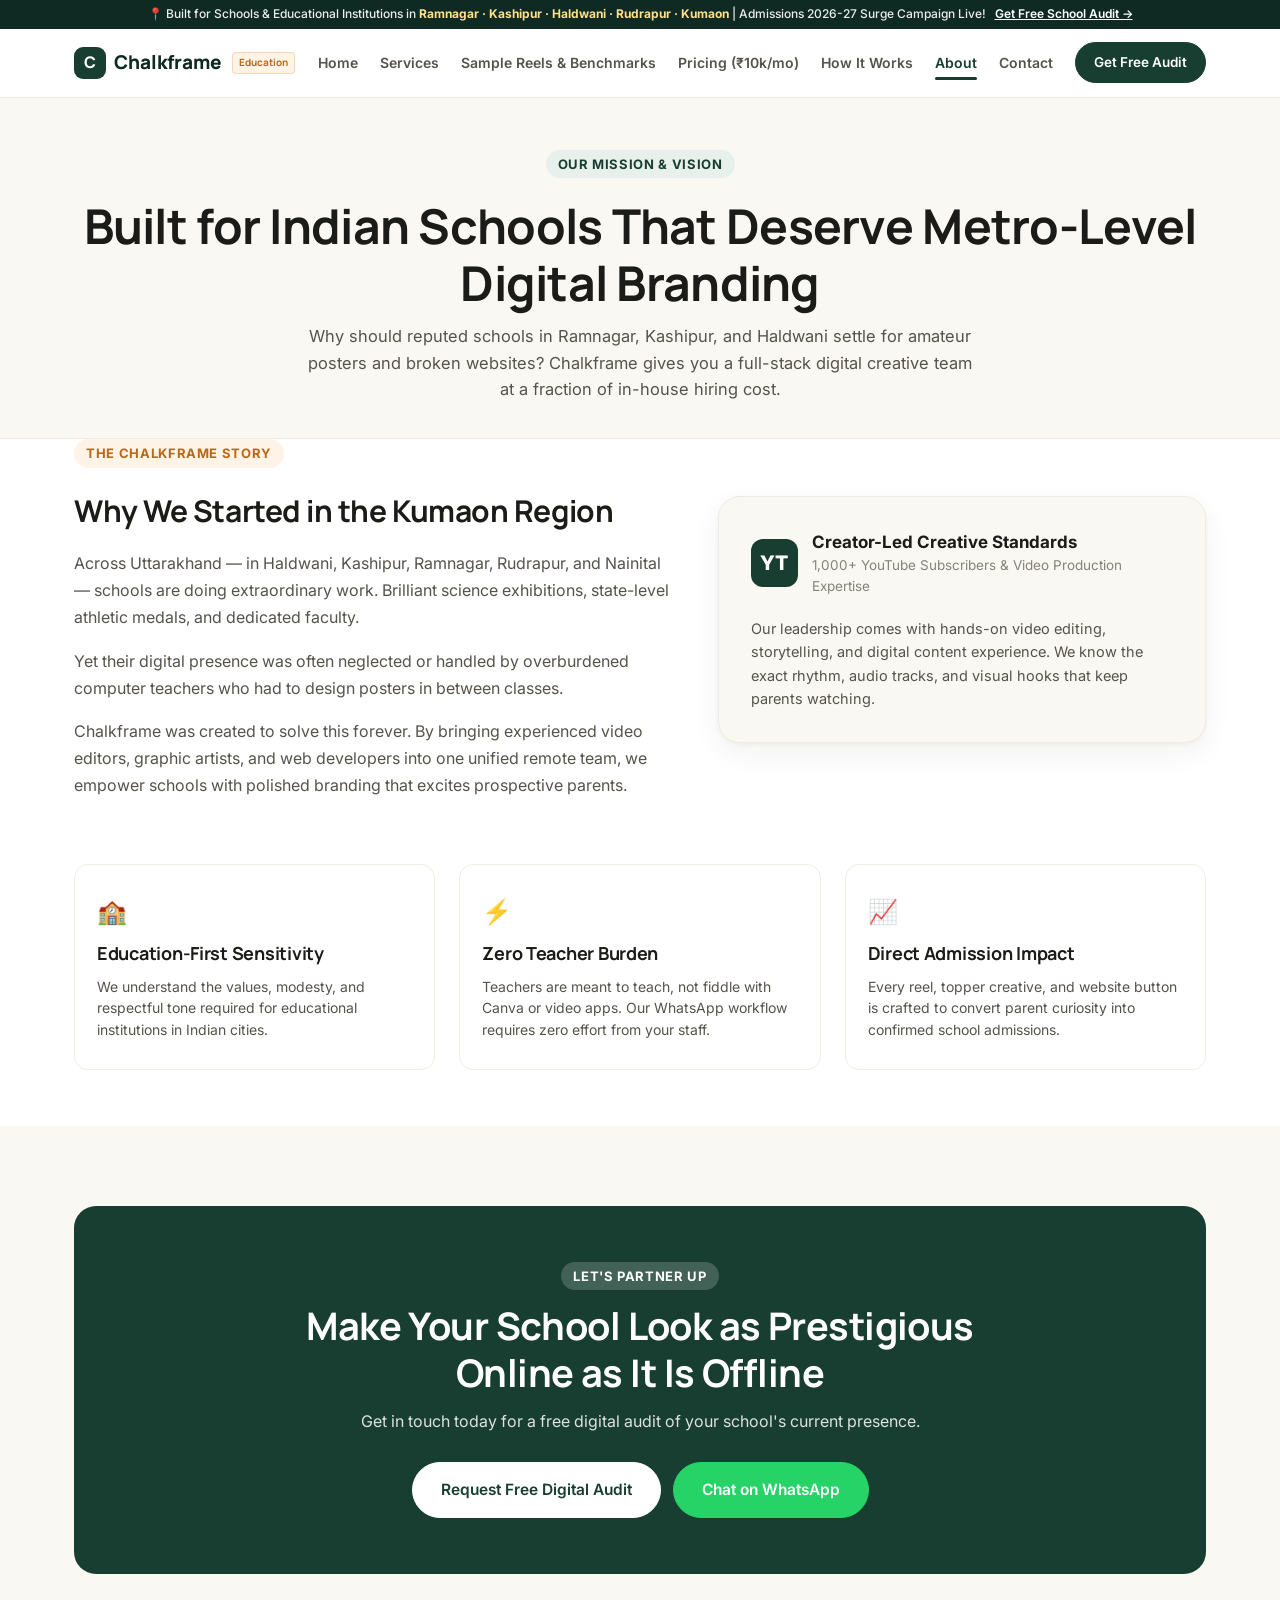
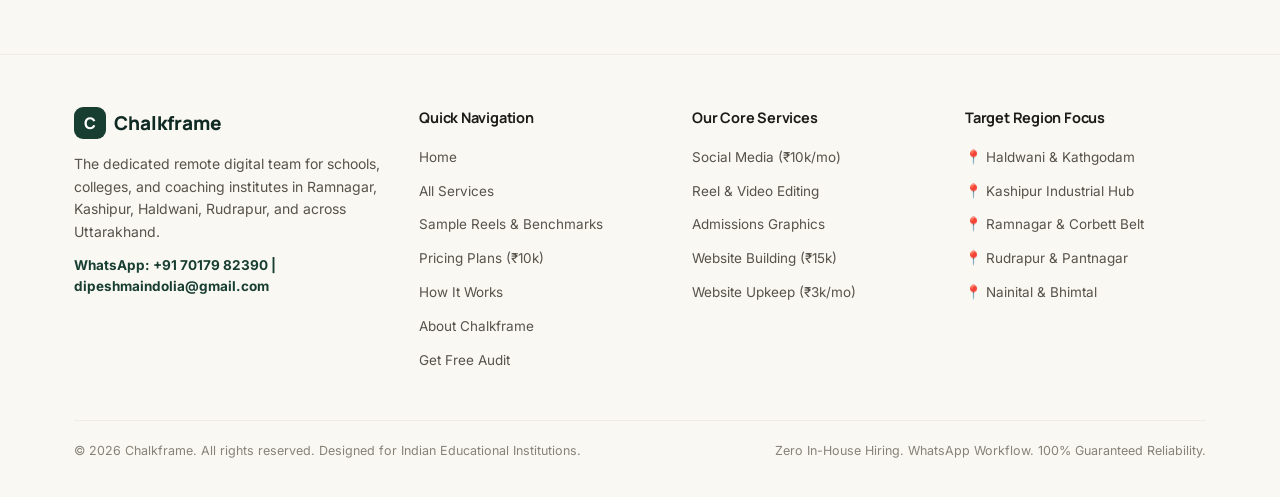
==== commit 6f1e031c: "feat: highlight 100% remote editing workflow, feature school website building (₹15k) prime service o" ====
--- a/about.html
+++ b/about.html
@@ -22,7 +22,7 @@
     <div class="nav-links">
       <a href="index.html" class="">Home</a>
       <a href="services.html" class="">Services</a>
-      <a href="portfolio.html" class="">Live Reels &amp; Work</a>
+      <a href="portfolio.html" class="">Sample Reels &amp; Benchmarks</a>
       <a href="pricing.html" class="">Pricing (₹10k/mo)</a>
       <a href="how-it-works.html" class="">How It Works</a>
       <a href="about.html" class="active">About</a>
@@ -66,8 +66,8 @@
       <a href="portfolio.html" class="mobile-nav-link ">
         <span class="nav-icon">🎬</span>
         <div class="nav-link-text">
-          <div class="nav-link-title">Live Reels &amp; Work</div>
-          <div class="nav-link-sub">Playable video reels &amp; poster designs</div>
+          <div class="nav-link-title">Sample Reels &amp; Benchmarks</div>
+          <div class="nav-link-sub">Visual benchmarks &amp; editing standard references</div>
         </div>
       </a>
       <a href="pricing.html" class="mobile-nav-link ">
@@ -207,7 +207,7 @@
         <ul class="footer-links-list">
           <li><a href="index.html">Home</a></li>
           <li><a href="services.html">All Services</a></li>
-          <li><a href="portfolio.html">Live Reels &amp; Work</a></li>
+          <li><a href="portfolio.html">Sample Reels &amp; Benchmarks</a></li>
           <li><a href="pricing.html">Pricing Plans (₹10k)</a></li>
           <li><a href="how-it-works.html">How It Works</a></li>
           <li><a href="about.html">About Chalkframe</a></li>
--- a/css/style.css
+++ b/css/style.css
@@ -1253,7 +1253,7 @@
 
 /* Animations */
 .reveal {
-  opacity: 0;
+  opacity: 1;
   transform: translateY(14px);
   transition: opacity .45s ease, transform .45s ease;
 }
@@ -1265,3 +1265,41 @@
   .reveal { opacity: 1; transform: none; transition: none; }
   html { scroll-behavior: auto; }
 }
+
+
+/* Guarantee Visibility for all Cards & Sections */
+.reveal {
+  opacity: 1 !important;
+  transform: none !important;
+}
+
+.reel-phone-frame {
+  min-height: 460px;
+  display: flex;
+  flex-direction: column;
+}
+.reel-screen {
+  flex: 1;
+  min-height: 420px;
+}
+
+.btn-instagram-reel {
+  display: inline-flex;
+  align-items: center;
+  justify-content: center;
+  gap: 6px;
+  background: linear-gradient(45deg, #f09433 0%, #e6683c 25%, #dc2743 50%, #cc2366 75%, #bc1888 100%);
+  color: #ffffff !important;
+  font-weight: 700;
+  font-size: 11.5px;
+  padding: 6px 12px;
+  border-radius: 999px;
+  text-decoration: none;
+  box-shadow: 0 4px 12px rgba(220, 39, 67, 0.35);
+  transition: transform 0.15s ease;
+  pointer-events: auto !important;
+  cursor: pointer;
+}
+.btn-instagram-reel:hover, .btn-instagram-reel:active {
+  transform: scale(1.04);
+}
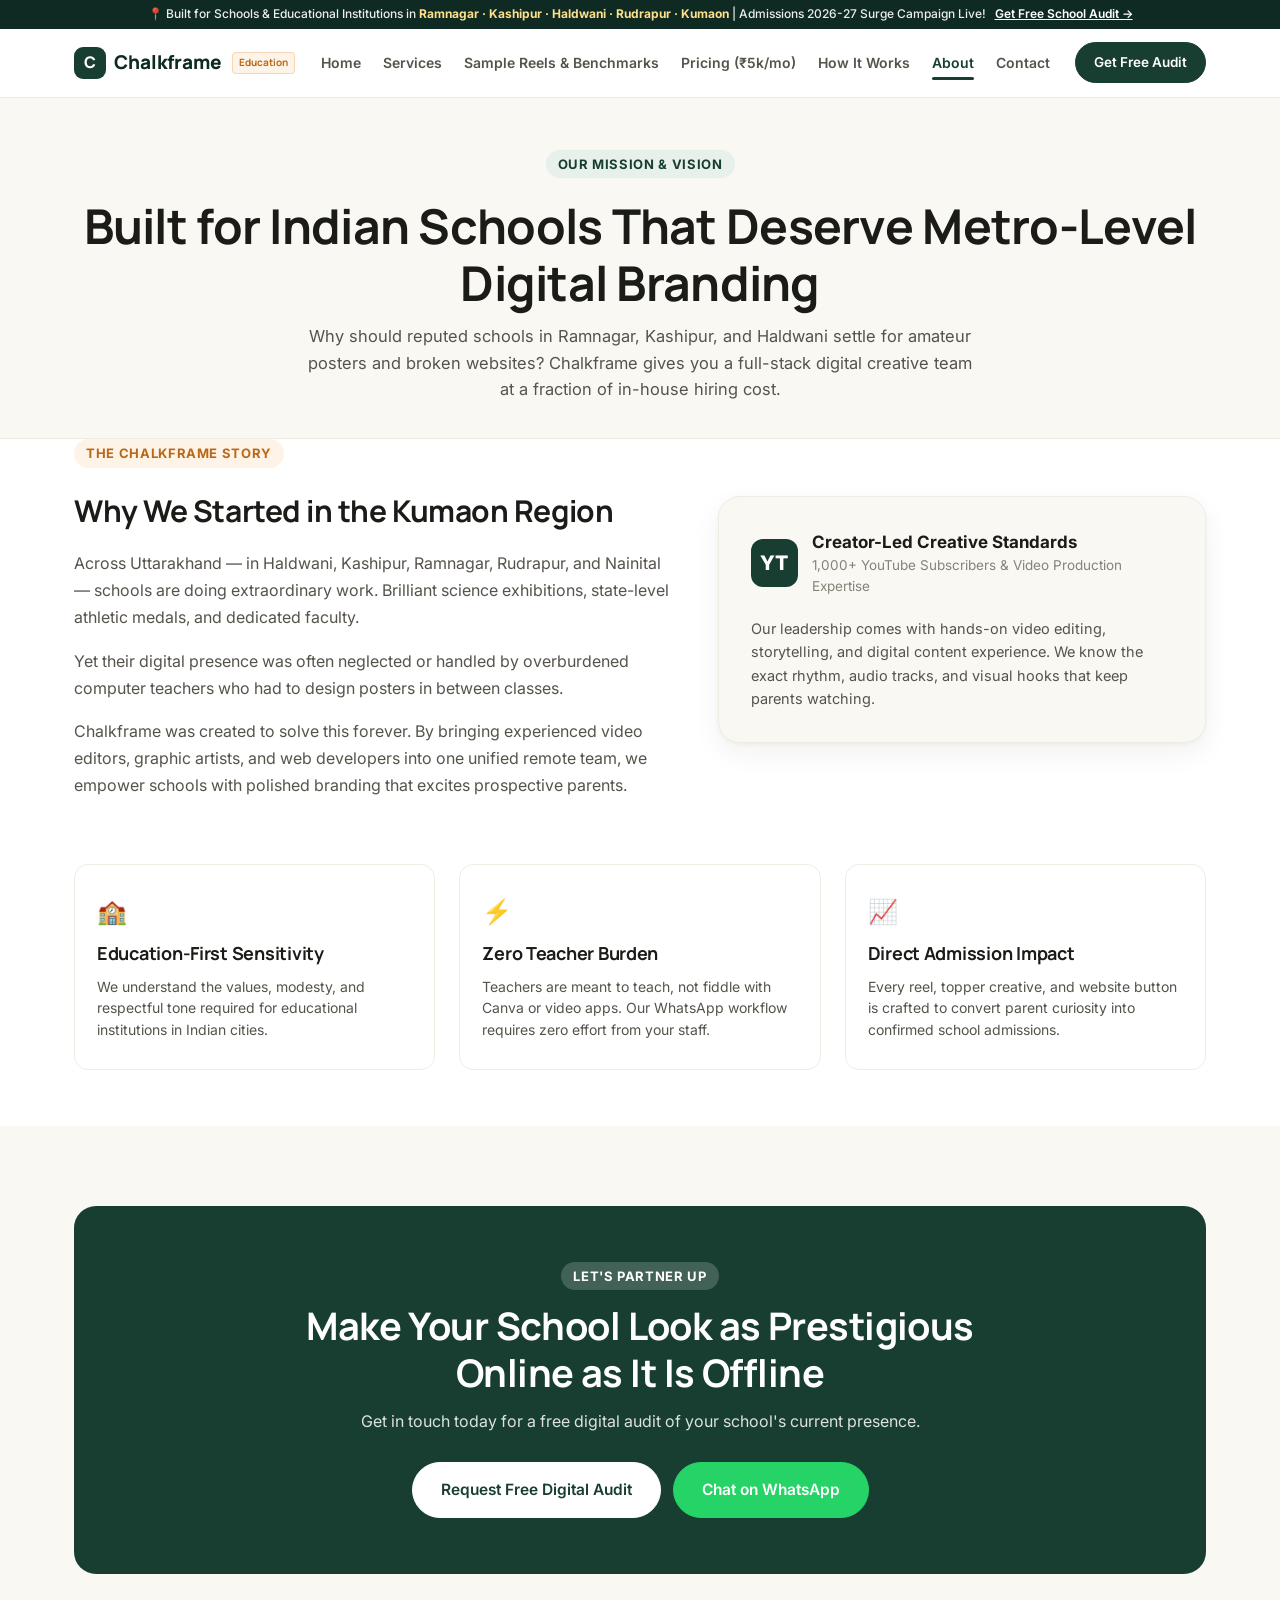
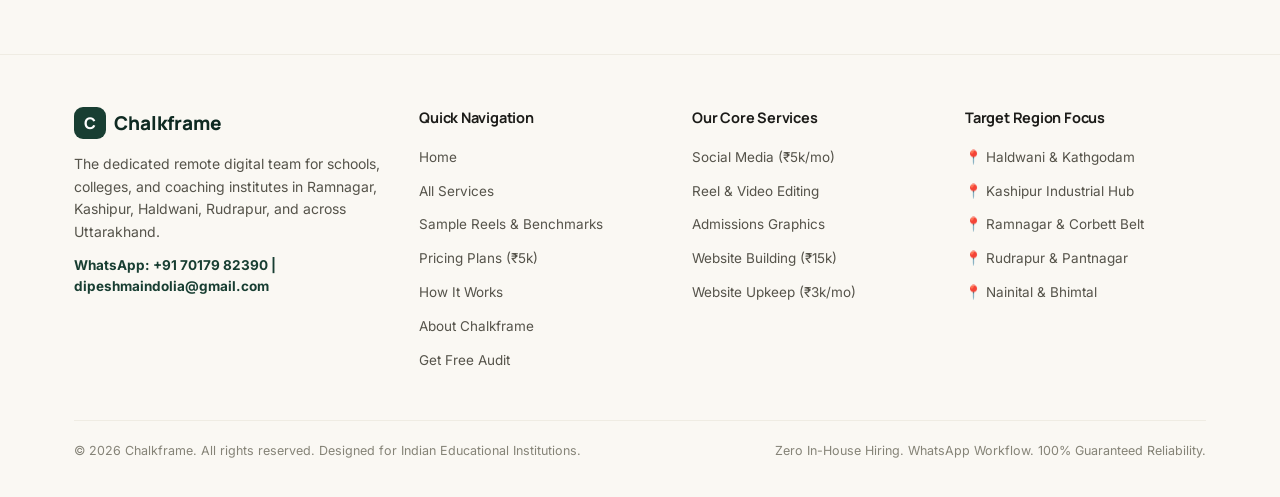
==== commit 47b4b1dd: "feat(pricing): update social media management pricing from 10k to 5k (₹5,000/month) across all pages" ====
--- a/about.html
+++ b/about.html
@@ -23,7 +23,7 @@
       <a href="index.html" class="">Home</a>
       <a href="services.html" class="">Services</a>
       <a href="portfolio.html" class="">Sample Reels &amp; Benchmarks</a>
-      <a href="pricing.html" class="">Pricing (₹10k/mo)</a>
+      <a href="pricing.html" class="">Pricing (₹5k/mo)</a>
       <a href="how-it-works.html" class="">How It Works</a>
       <a href="about.html" class="active">About</a>
       <a href="contact.html" class="">Contact</a>
@@ -74,7 +74,7 @@
         <span class="nav-icon">💰</span>
         <div class="nav-link-text">
           <div class="nav-link-title">Pricing Plans</div>
-          <div class="nav-link-sub">₹10k Social Media · ₹15k Website · ₹3k Maint.</div>
+          <div class="nav-link-sub">₹5k Social Media · ₹15k Website · ₹3k Maint.</div>
         </div>
       </a>
       <a href="how-it-works.html" class="mobile-nav-link ">
@@ -208,7 +208,7 @@
           <li><a href="index.html">Home</a></li>
           <li><a href="services.html">All Services</a></li>
           <li><a href="portfolio.html">Sample Reels &amp; Benchmarks</a></li>
-          <li><a href="pricing.html">Pricing Plans (₹10k)</a></li>
+          <li><a href="pricing.html">Pricing Plans (₹5k)</a></li>
           <li><a href="how-it-works.html">How It Works</a></li>
           <li><a href="about.html">About Chalkframe</a></li>
           <li><a href="contact.html">Get Free Audit</a></li>
@@ -218,7 +218,7 @@
       <div class="footer-col">
         <h4>Our Core Services</h4>
         <ul class="footer-links-list">
-          <li><a href="services.html#social">Social Media (₹10k/mo)</a></li>
+          <li><a href="services.html#social">Social Media (₹5k/mo)</a></li>
           <li><a href="services.html#reels">Reel &amp; Video Editing</a></li>
           <li><a href="services.html#graphics">Admissions Graphics</a></li>
           <li><a href="services.html#website">Website Building (₹15k)</a></li>
--- a/css/style.css
+++ b/css/style.css
@@ -1,4 +1,4 @@
-﻿:root {
+:root {
   --ink: #1B1B18;
   --ink-soft: #55534A;
   --ink-faint: #858377;
@@ -650,170 +650,188 @@
   font-weight: 700;
 }
 
-/* ---------- INSTAGRAM REELS & VIDEO PLAYER COMPONENT ---------- */
+/* ---------- COMPACT SLEEK REELS GRID & VIDEO COMPONENT ---------- */
 .reels-grid {
   display: grid;
-  grid-template-columns: repeat(3, 1fr);
-  gap: 22px;
-}
-@media (max-width: 920px) {
-  .reels-grid { grid-template-columns: repeat(2, 1fr); }
-}
-@media (max-width: 600px) {
-  .reels-grid { grid-template-columns: 1fr; max-width: 330px; margin: 0 auto; }
+  grid-template-columns: repeat(4, 1fr);
+  gap: 14px;
+  max-width: 900px;
+  margin: 0 auto;
+}
+@media (max-width: 1024px) {
+  .reels-grid { grid-template-columns: repeat(3, 1fr); gap: 14px; }
+}
+@media (max-width: 768px) {
+  .reels-grid { grid-template-columns: repeat(2, 1fr); gap: 12px; }
+}
+@media (max-width: 480px) {
+  .reels-grid { grid-template-columns: repeat(2, 1fr); gap: 8px; }
 }
 
 .reel-phone-frame {
-  background: #000;
-  border-radius: 26px;
-  padding: 8px;
-  box-shadow: 0 16px 40px rgba(0, 0, 0, 0.2);
-  border: 3px solid #2B2A27;
+  background: #0B0F0D;
+  border-radius: 16px;
+  padding: 5px;
+  box-shadow: 0 6px 20px rgba(0, 0, 0, 0.15);
+  border: 1.5px solid #232D27;
   position: relative;
   overflow: hidden;
-}
+  transition: transform 0.2s ease, box-shadow 0.2s ease;
+}
+.reel-phone-frame:hover {
+  transform: translateY(-2px);
+  box-shadow: 0 10px 28px rgba(0, 0, 0, 0.22);
+}
+
 .reel-screen {
   position: relative;
   aspect-ratio: 9/16;
-  border-radius: 18px;
+  border-radius: 12px;
   overflow: hidden;
   background: #111;
   cursor: pointer;
 }
+
 .reel-video {
   width: 100%;
   height: 100%;
   object-fit: cover;
   display: block;
 }
+
 .reel-overlay {
   position: absolute;
   inset: 0;
-  background: linear-gradient(180deg, rgba(0,0,0,0.35) 0%, transparent 25%, transparent 50%, rgba(0,0,0,0.88) 100%);
+  background: linear-gradient(180deg, rgba(0,0,0,0.35) 0%, transparent 28%, transparent 52%, rgba(0,0,0,0.88) 100%);
   display: flex;
   flex-direction: column;
   justify-content: space-between;
-  padding: 14px 12px;
+  padding: 8px;
   color: #fff;
   pointer-events: none;
 }
+
 .reel-top-bar {
   display: flex;
   align-items: center;
   justify-content: space-between;
-  font-size: 12px;
-  font-weight: 700;
-}
+}
+
 .reel-school-tag {
   display: flex;
   align-items: center;
-  gap: 6px;
+  gap: 4px;
   background: rgba(0,0,0,0.6);
-  backdrop-filter: blur(8px);
-  padding: 4px 9px;
+  backdrop-filter: blur(6px);
+  padding: 2px 7px;
   border-radius: 999px;
-  font-size: 11.5px;
-}
+  font-size: 10px;
+  font-weight: 700;
+}
+
 .school-avatar {
-  width: 18px;
-  height: 18px;
+  width: 15px;
+  height: 15px;
   border-radius: 50%;
   background: var(--marigold);
   color: #fff;
-  font-size: 9.5px;
+  font-size: 8.5px;
   font-weight: 800;
   display: flex;
   align-items: center;
   justify-content: center;
 }
+
 .reel-sound-icon {
-  background: rgba(0,0,0,0.55);
-  width: 32px;
-  height: 32px;
+  background: rgba(0,0,0,0.6);
+  width: 24px;
+  height: 24px;
   border-radius: 50%;
   display: flex;
   align-items: center;
   justify-content: center;
   pointer-events: auto;
   cursor: pointer;
-  touch-action: manipulation;
-}
+  border: none;
+  color: #fff;
+  padding: 0;
+}
+
 .reel-center-play {
   position: absolute;
   top: 50%;
   left: 50%;
   transform: translate(-50%, -50%);
-  width: 48px;
-  height: 48px;
+  width: 36px;
+  height: 36px;
   border-radius: 50%;
-  background: rgba(255, 255, 255, 0.32);
-  backdrop-filter: blur(10px);
+  background: rgba(255, 255, 255, 0.28);
+  backdrop-filter: blur(8px);
   display: flex;
   align-items: center;
   justify-content: center;
   color: #fff;
-  border: 1.5px solid rgba(255, 255, 255, 0.5);
-  transition: all .2s ease;
+  border: 1px solid rgba(255, 255, 255, 0.45);
+  transition: all .15s ease;
   pointer-events: auto;
   cursor: pointer;
-  touch-action: manipulation;
 }
 .reel-center-play:hover, .reel-center-play:active {
   transform: translate(-50%, -50%) scale(1.08);
 }
+
 .reel-bottom {
   display: flex;
   align-items: flex-end;
   justify-content: space-between;
+  gap: 6px;
+}
+
+.reel-caption-side {
+  max-width: 80%;
+}
+
+.reel-caption-side .school-name {
+  font-weight: 700;
+  font-size: 11px;
+  line-height: 1.25;
+  color: #FFFFFF;
+}
+
+.reel-caption-side .reel-desc {
+  font-size: 9.5px;
+  line-height: 1.3;
+  margin-top: 2px;
+  opacity: 0.9;
+  color: rgba(255, 255, 255, 0.88);
+  display: -webkit-box;
+  -webkit-line-clamp: 2;
+  -webkit-box-orient: vertical;
+  overflow: hidden;
+}
+
+.reel-action-bar {
+  display: flex;
+  flex-direction: column;
+  align-items: center;
   gap: 8px;
-}
-.reel-caption-side {
-  max-width: 78%;
-}
-.reel-caption-side .school-name {
-  font-weight: 700;
-  font-size: 12.5px;
-  display: flex;
-  align-items: center;
-  gap: 4px;
-}
-.reel-caption-side .verified-badge {
-  color: #3897f0;
-  font-size: 12px;
-}
-.reel-caption-side .reel-desc {
-  font-size: 11.5px;
-  line-height: 1.35;
-  margin-top: 3px;
-  opacity: 0.95;
-}
-.reel-tags {
-  font-size: 10.5px;
-  color: #E2E8F0;
-  margin-top: 3px;
-  font-weight: 500;
-}
-.reel-action-bar {
+  pointer-events: auto;
+}
+
+.reel-action-btn {
   display: flex;
   flex-direction: column;
   align-items: center;
-  gap: 12px;
-  pointer-events: auto;
-}
-.reel-action-btn {
-  display: flex;
-  flex-direction: column;
-  align-items: center;
-  gap: 2px;
-  font-size: 10.5px;
+  gap: 1px;
+  font-size: 9px;
   font-weight: 600;
   color: #fff;
   background: none;
   border: none;
-  padding: 4px;
-  touch-action: manipulation;
-}
-.reel-action-btn svg { width: 20px; height: 20px; }
+  padding: 0;
+  cursor: pointer;
+}
+.reel-action-btn svg { width: 16px; height: 16px; }
 
 /* ---------- REAL GRAPHICS & POSTERS GALLERY ---------- */
 .graphics-grid {
@@ -1267,39 +1285,31 @@
 }
 
 
-/* Guarantee Visibility for all Cards & Sections */
+/* Guarantee Visibility */
 .reveal {
   opacity: 1 !important;
   transform: none !important;
 }
 
-.reel-phone-frame {
-  min-height: 460px;
-  display: flex;
-  flex-direction: column;
-}
-.reel-screen {
-  flex: 1;
-  min-height: 420px;
-}
-
-.btn-instagram-reel {
-  display: inline-flex;
-  align-items: center;
-  justify-content: center;
-  gap: 6px;
-  background: linear-gradient(45deg, #f09433 0%, #e6683c 25%, #dc2743 50%, #cc2366 75%, #bc1888 100%);
-  color: #ffffff !important;
-  font-weight: 700;
-  font-size: 11.5px;
-  padding: 6px 12px;
-  border-radius: 999px;
-  text-decoration: none;
-  box-shadow: 0 4px 12px rgba(220, 39, 67, 0.35);
-  transition: transform 0.15s ease;
-  pointer-events: auto !important;
-  cursor: pointer;
-}
-.btn-instagram-reel:hover, .btn-instagram-reel:active {
-  transform: scale(1.04);
-}
+/* ---------- MOBILE POLISH ---------- */
+@media (max-width: 480px) {
+  .reels-grid { gap: 6px; }
+  .reel-phone-frame { border-radius: 10px; padding: 3px; border-width: 1px; }
+  .reel-screen { border-radius: 8px; }
+  .reel-overlay { padding: 5px; }
+  .reel-school-tag { font-size: 8px; padding: 1px 5px; }
+  .school-avatar { width: 12px; height: 12px; font-size: 7px; }
+  .reel-sound-icon { width: 18px; height: 18px; }
+  .reel-sound-icon svg { width: 10px; height: 10px; }
+  .reel-center-play { width: 28px; height: 28px; }
+  .reel-center-play svg { width: 14px; height: 14px; }
+  .reel-caption-side .school-name { font-size: 9px; }
+  .reel-caption-side .reel-desc { font-size: 8px; -webkit-line-clamp: 1; }
+  .reel-action-btn svg { width: 12px; height: 12px; }
+  .reel-action-btn { font-size: 7.5px; }
+  .reel-action-bar { gap: 4px; }
+  .page-hero h1 { font-size: 22px; }
+  .page-hero p.lead { font-size: 13px; }
+  .filter-bar { gap: 6px; }
+  .filter-btn { font-size: 11px; padding: 5px 10px; }
+}
